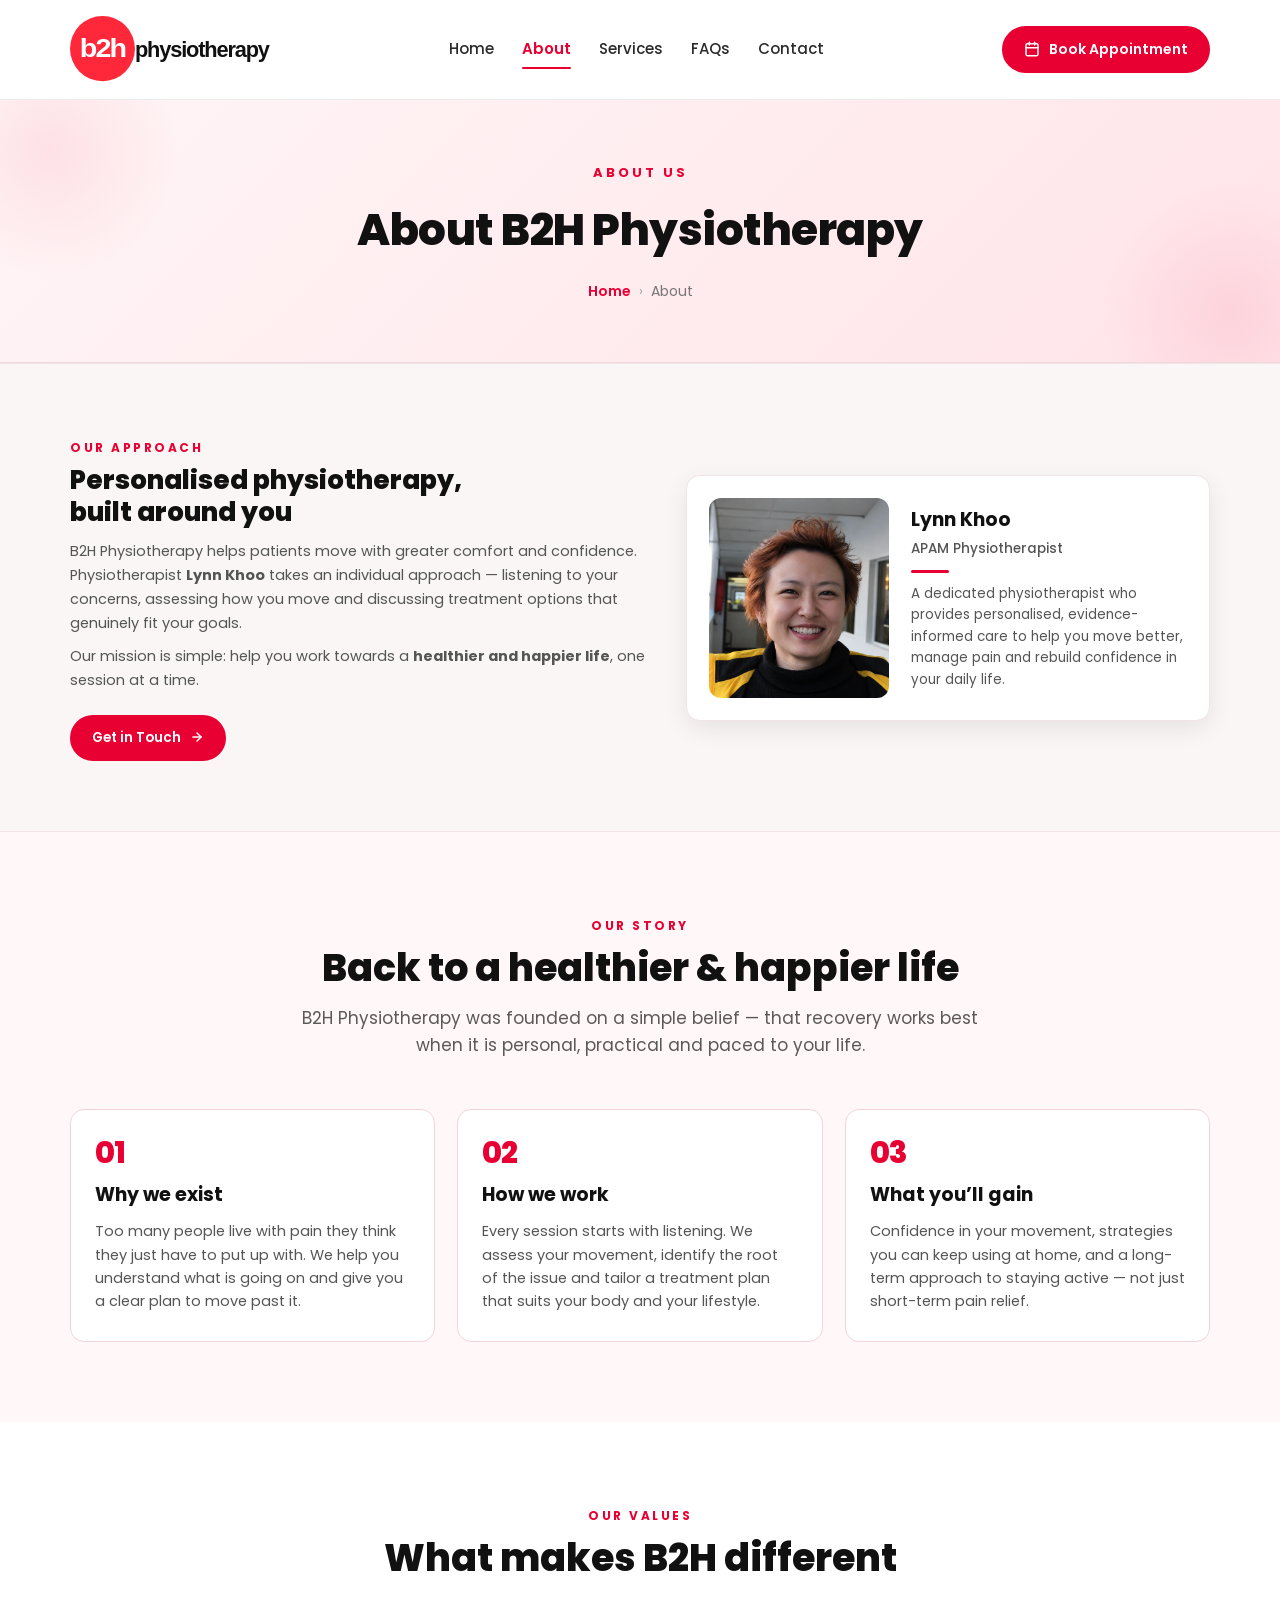
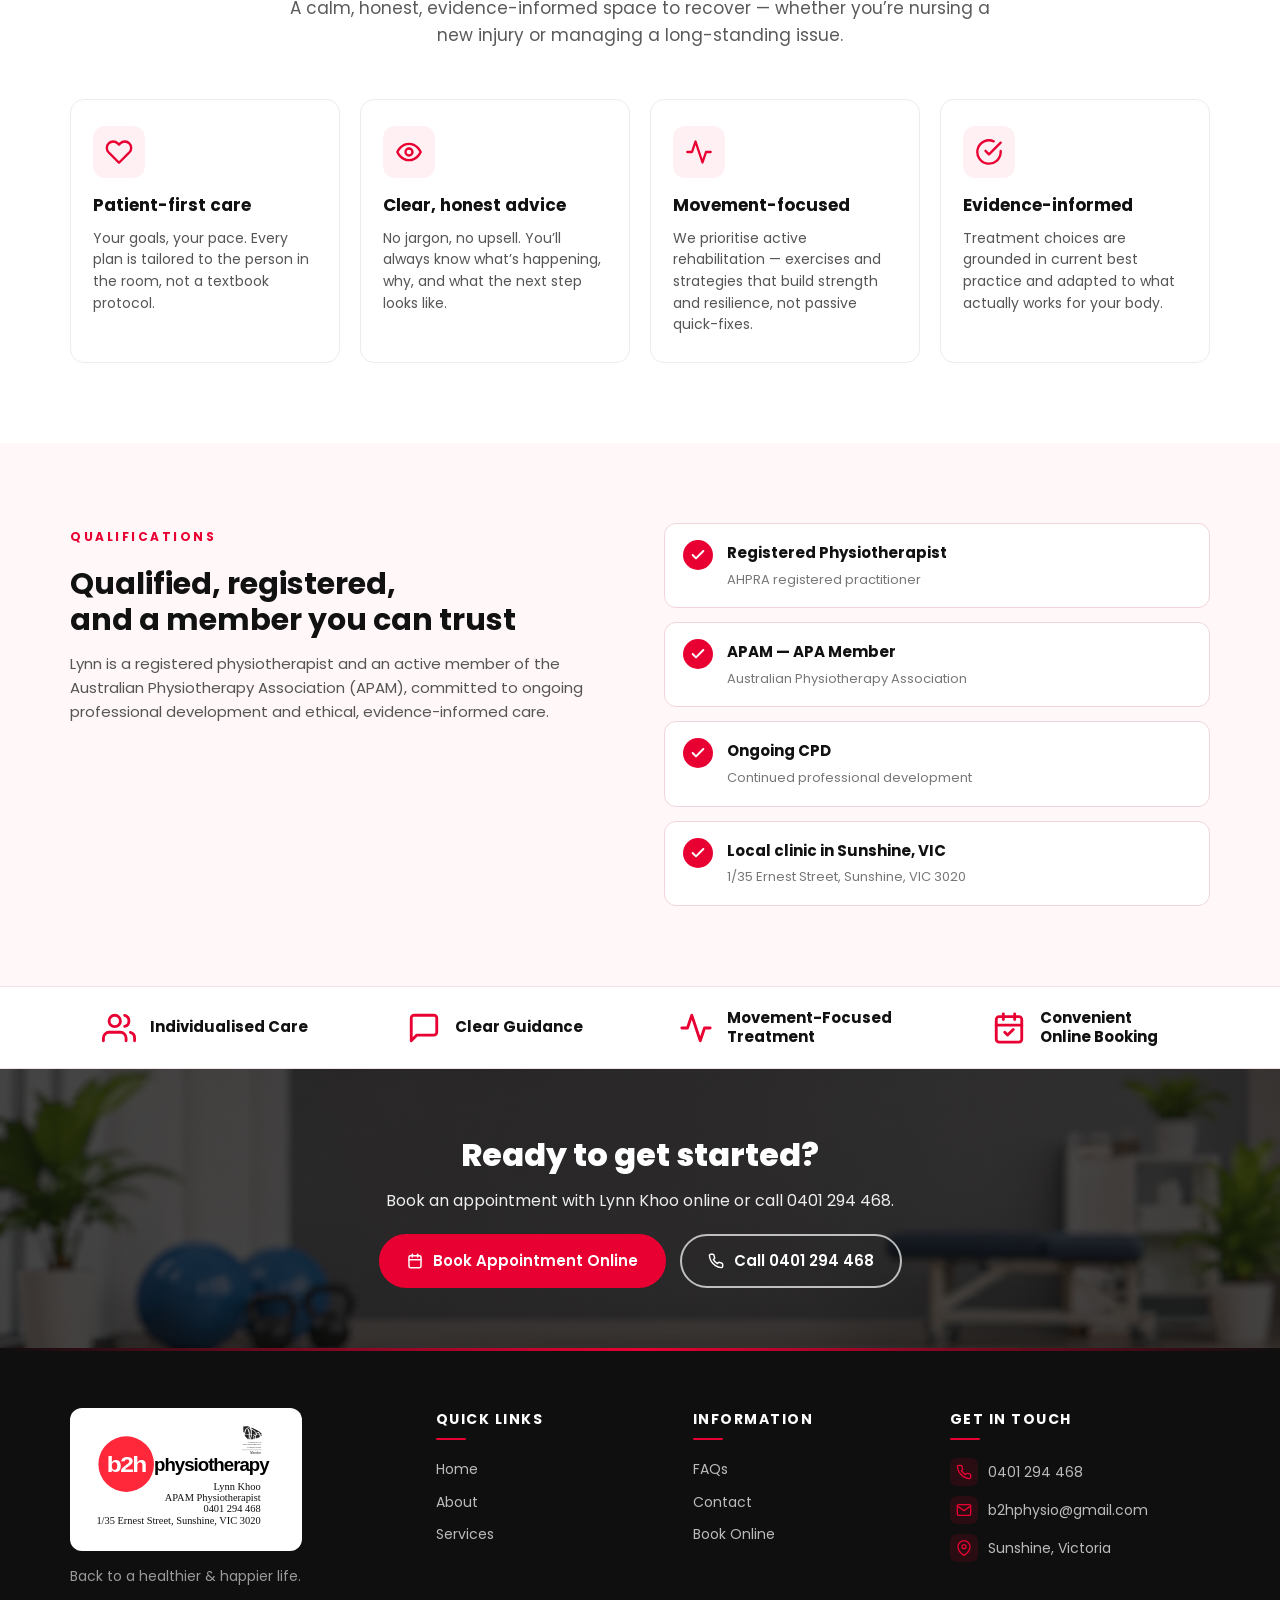
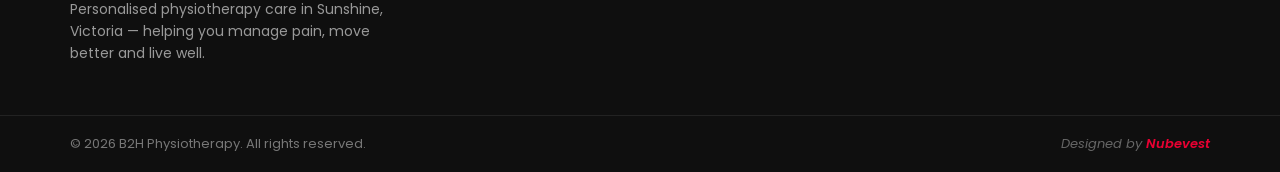
==== about.html @ 62466c53 "Mobile: slide-in nav drawer from left with overlay Co-Authored-By: Claude Opus 4.7 <noreply@anthropi" ====
<!DOCTYPE html>
<html lang="en">
<head>
<meta charset="UTF-8" />
<meta name="viewport" content="width=device-width, initial-scale=1.0" />
<title>About — B2H Physiotherapy</title>
<meta name="description" content="B2H Physiotherapy in Sunshine, Victoria. Personalised physiotherapy care with Lynn Khoo." />
<link rel="preconnect" href="https://fonts.googleapis.com">
<link rel="preconnect" href="https://fonts.gstatic.com" crossorigin>
<link href="https://fonts.googleapis.com/css2?family=Poppins:wght@400;500;600;700;800&display=swap" rel="stylesheet">
<link rel="stylesheet" href="styles.css" />
</head>
<body>

<header class="header">
  <div class="container header-inner">
    <a href="index.html" class="logo" aria-label="B2H Physiotherapy">
      <img src="images/logo-mark.svg" alt="B2H Physiotherapy" class="logo-img" />
    </a>
    <nav class="nav" id="nav">
      <div class="nav-head">
        <a href="index.html" class="logo" aria-label="B2H Physiotherapy">
          <img src="images/logo-mark.svg" alt="B2H Physiotherapy" class="logo-img" />
        </a>
        <button class="nav-close" id="nav-close" aria-label="Close menu">&times;</button>
      </div>
      <a href="index.html" class="">Home</a>
      <a href="about.html" class="active">About</a>
      <a href="services.html" class="">Services</a>
      <a href="faqs.html" class="">FAQs</a>
      <a href="contact.html" class="">Contact</a>
    </nav>
    <div class="nav-overlay" id="nav-overlay"></div>
    <a href="https://calendly.com/b2hphysio/lynnkhoo" target="_blank" rel="noopener" class="btn btn-primary btn-sm nav-cta">
      <svg width="16" height="16" viewBox="0 0 24 24" fill="none" stroke="currentColor" stroke-width="2.2" stroke-linecap="round" stroke-linejoin="round" style="vertical-align:-3px;margin-right:6px"><rect x="3" y="4" width="18" height="18" rx="2" ry="2"/><line x1="16" y1="2" x2="16" y2="6"/><line x1="8" y1="2" x2="8" y2="6"/><line x1="3" y1="10" x2="21" y2="10"/></svg>
      Book Appointment
    </a>
    <button class="hamburger" id="hamburger" aria-label="Menu">
      <span></span><span></span><span></span>
    </button>
  </div>
</header>

<section class="page-hero">
  <div class="container">
    <span class="eyebrow">ABOUT US</span>
    <h1>About B2H Physiotherapy</h1>
    <nav class="breadcrumb"><a href="index.html">Home</a><span class="sep">&rsaquo;</span>About</nav>
  </div>
</section>

<!-- Intro / Meet Lynn -->
<section class="section section-about">
  <div class="container">
    <div class="about-grid">
      <div class="about-text">
        <span class="eyebrow">OUR APPROACH</span>
        <h2>Personalised physiotherapy,<br/>built around you</h2>
        <p>B2H Physiotherapy helps patients move with greater comfort and confidence. Physiotherapist <strong>Lynn Khoo</strong> takes an individual approach &mdash; listening to your concerns, assessing how you move and discussing treatment options that genuinely fit your goals.</p>
        <p>Our mission is simple: help you work towards a <strong>healthier and happier life</strong>, one session at a time.</p>
        <a href="contact.html" class="btn btn-primary btn-sm about-cta">
          Get in Touch
          <svg width="14" height="14" viewBox="0 0 24 24" fill="none" stroke="currentColor" stroke-width="2.5" stroke-linecap="round" stroke-linejoin="round" style="margin-left:6px;vertical-align:-2px"><line x1="5" y1="12" x2="19" y2="12"/><polyline points="12 5 19 12 12 19"/></svg>
        </a>
      </div>
      <div class="about-card">
        <div class="about-photo">
          <img src="images/lynn.webp" alt="Lynn Khoo, APAM Physiotherapist" onerror="this.style.display='none';this.parentNode.classList.add('no-photo');" />
        </div>
        <div class="about-info">
          <h4>Lynn Khoo</h4>
          <p class="role">APAM Physiotherapist</p>
          <div class="divider-line"></div>
          <p class="about-desc">A dedicated physiotherapist who provides personalised, evidence-informed care to help you move better, manage pain and rebuild confidence in your daily life.</p>
        </div>
      </div>
    </div>
  </div>
</section>

<!-- Our Story -->
<section class="section section-story">
  <div class="container">
    <div class="section-head center">
      <span class="eyebrow">OUR STORY</span>
      <h2>Back to a healthier &amp; happier life</h2>
      <p class="lead">B2H Physiotherapy was founded on a simple belief &mdash; that recovery works best when it is personal, practical and paced to your life.</p>
    </div>

    <div class="story-grid">
      <article class="story-card">
        <span class="story-num">01</span>
        <h3>Why we exist</h3>
        <p>Too many people live with pain they think they just have to put up with. We help you understand what is going on and give you a clear plan to move past it.</p>
      </article>
      <article class="story-card">
        <span class="story-num">02</span>
        <h3>How we work</h3>
        <p>Every session starts with listening. We assess your movement, identify the root of the issue and tailor a treatment plan that suits your body and your lifestyle.</p>
      </article>
      <article class="story-card">
        <span class="story-num">03</span>
        <h3>What you&rsquo;ll gain</h3>
        <p>Confidence in your movement, strategies you can keep using at home, and a long-term approach to staying active &mdash; not just short-term pain relief.</p>
      </article>
    </div>
  </div>
</section>

<!-- Values -->
<section class="section section-values">
  <div class="container">
    <div class="section-head center">
      <span class="eyebrow">OUR VALUES</span>
      <h2>What makes B2H different</h2>
      <p class="lead">A calm, honest, evidence-informed space to recover &mdash; whether you&rsquo;re nursing a new injury or managing a long-standing issue.</p>
    </div>

    <div class="values-grid">
      <article class="value-card">
        <span class="value-icon"><svg width="28" height="28" viewBox="0 0 24 24" fill="none" stroke="currentColor" stroke-width="2" stroke-linecap="round" stroke-linejoin="round"><path d="M20.84 4.61a5.5 5.5 0 0 0-7.78 0L12 5.67l-1.06-1.06a5.5 5.5 0 0 0-7.78 7.78l1.06 1.06L12 21.23l7.78-7.78 1.06-1.06a5.5 5.5 0 0 0 0-7.78z"/></svg></span>
        <h4>Patient-first care</h4>
        <p>Your goals, your pace. Every plan is tailored to the person in the room, not a textbook protocol.</p>
      </article>
      <article class="value-card">
        <span class="value-icon"><svg width="28" height="28" viewBox="0 0 24 24" fill="none" stroke="currentColor" stroke-width="2" stroke-linecap="round" stroke-linejoin="round"><path d="M2 12s3-7 10-7 10 7 10 7-3 7-10 7-10-7-10-7z"/><circle cx="12" cy="12" r="3"/></svg></span>
        <h4>Clear, honest advice</h4>
        <p>No jargon, no upsell. You&rsquo;ll always know what&rsquo;s happening, why, and what the next step looks like.</p>
      </article>
      <article class="value-card">
        <span class="value-icon"><svg width="28" height="28" viewBox="0 0 24 24" fill="none" stroke="currentColor" stroke-width="2" stroke-linecap="round" stroke-linejoin="round"><polyline points="22 12 18 12 15 21 9 3 6 12 2 12"/></svg></span>
        <h4>Movement-focused</h4>
        <p>We prioritise active rehabilitation &mdash; exercises and strategies that build strength and resilience, not passive quick-fixes.</p>
      </article>
      <article class="value-card">
        <span class="value-icon"><svg width="28" height="28" viewBox="0 0 24 24" fill="none" stroke="currentColor" stroke-width="2" stroke-linecap="round" stroke-linejoin="round"><path d="M22 11.08V12a10 10 0 1 1-5.93-9.14"/><polyline points="22 4 12 14.01 9 11.01"/></svg></span>
        <h4>Evidence-informed</h4>
        <p>Treatment choices are grounded in current best practice and adapted to what actually works for your body.</p>
      </article>
    </div>
  </div>
</section>

<!-- Credentials -->
<section class="section section-credentials">
  <div class="container">
    <div class="credentials-grid">
      <div>
        <span class="eyebrow">QUALIFICATIONS</span>
        <h2>Qualified, registered,<br/>and a member you can trust</h2>
        <p>Lynn is a registered physiotherapist and an active member of the Australian Physiotherapy Association (APAM), committed to ongoing professional development and ethical, evidence-informed care.</p>
      </div>
      <ul class="credentials-list">
        <li><span class="check"><svg width="16" height="16" viewBox="0 0 24 24" fill="none" stroke="currentColor" stroke-width="3" stroke-linecap="round" stroke-linejoin="round"><polyline points="20 6 9 17 4 12"/></svg></span><div><strong>Registered Physiotherapist</strong><br/><span class="muted">AHPRA registered practitioner</span></div></li>
        <li><span class="check"><svg width="16" height="16" viewBox="0 0 24 24" fill="none" stroke="currentColor" stroke-width="3" stroke-linecap="round" stroke-linejoin="round"><polyline points="20 6 9 17 4 12"/></svg></span><div><strong>APAM &mdash; APA Member</strong><br/><span class="muted">Australian Physiotherapy Association</span></div></li>
        <li><span class="check"><svg width="16" height="16" viewBox="0 0 24 24" fill="none" stroke="currentColor" stroke-width="3" stroke-linecap="round" stroke-linejoin="round"><polyline points="20 6 9 17 4 12"/></svg></span><div><strong>Ongoing CPD</strong><br/><span class="muted">Continued professional development</span></div></li>
        <li><span class="check"><svg width="16" height="16" viewBox="0 0 24 24" fill="none" stroke="currentColor" stroke-width="3" stroke-linecap="round" stroke-linejoin="round"><polyline points="20 6 9 17 4 12"/></svg></span><div><strong>Local clinic in Sunshine, VIC</strong><br/><span class="muted">1/35 Ernest Street, Sunshine, VIC 3020</span></div></li>
      </ul>
    </div>
  </div>
</section>

<!-- Feature strip -->
<section class="feature-strip">
  <div class="container feature-strip-inner">
    <div class="feature-item">
      <span class="feature-icon"><svg width="34" height="34" viewBox="0 0 24 24" fill="none" stroke="currentColor" stroke-width="2" stroke-linecap="round" stroke-linejoin="round"><path d="M17 21v-2a4 4 0 0 0-4-4H5a4 4 0 0 0-4 4v2"/><circle cx="9" cy="7" r="4"/><path d="M23 21v-2a4 4 0 0 0-3-3.87"/><path d="M16 3.13a4 4 0 0 1 0 7.75"/></svg></span>
      <span class="feature-text">Individualised Care</span>
    </div>
    <div class="feature-item">
      <span class="feature-icon"><svg width="34" height="34" viewBox="0 0 24 24" fill="none" stroke="currentColor" stroke-width="2" stroke-linecap="round" stroke-linejoin="round"><path d="M21 15a2 2 0 0 1-2 2H7l-4 4V5a2 2 0 0 1 2-2h14a2 2 0 0 1 2 2z"/></svg></span>
      <span class="feature-text">Clear Guidance</span>
    </div>
    <div class="feature-item">
      <span class="feature-icon"><svg width="34" height="34" viewBox="0 0 24 24" fill="none" stroke="currentColor" stroke-width="2" stroke-linecap="round" stroke-linejoin="round"><polyline points="22 12 18 12 15 21 9 3 6 12 2 12"/></svg></span>
      <span class="feature-text">Movement-Focused<br/>Treatment</span>
    </div>
    <div class="feature-item">
      <span class="feature-icon"><svg width="34" height="34" viewBox="0 0 24 24" fill="none" stroke="currentColor" stroke-width="2" stroke-linecap="round" stroke-linejoin="round"><rect x="3" y="4" width="18" height="18" rx="2" ry="2"/><line x1="16" y1="2" x2="16" y2="6"/><line x1="8" y1="2" x2="8" y2="6"/><line x1="3" y1="10" x2="21" y2="10"/><polyline points="9 15 11 17 15 13"/></svg></span>
      <span class="feature-text">Convenient<br/>Online Booking</span>
    </div>
  </div>
</section>

<!-- Footer CTA -->
<section class="footer-cta">
  <div class="container footer-cta-inner">
    <div>
      <h2>Ready to get started?</h2>
      <p>Book an appointment with Lynn Khoo online or call 0401 294 468.</p>
    </div>
    <div class="footer-cta-actions">
      <a href="https://calendly.com/b2hphysio/lynnkhoo" target="_blank" rel="noopener" class="btn btn-primary">
        <svg width="16" height="16" viewBox="0 0 24 24" fill="none" stroke="currentColor" stroke-width="2.2" stroke-linecap="round" stroke-linejoin="round" style="vertical-align:-3px;margin-right:6px"><rect x="3" y="4" width="18" height="18" rx="2" ry="2"/><line x1="16" y1="2" x2="16" y2="6"/><line x1="8" y1="2" x2="8" y2="6"/><line x1="3" y1="10" x2="21" y2="10"/></svg>
        Book Appointment Online
      </a>
      <a href="tel:0401294468" class="btn btn-ghost btn-ghost-light">
        <svg width="16" height="16" viewBox="0 0 24 24" fill="none" stroke="currentColor" stroke-width="2.2" stroke-linecap="round" stroke-linejoin="round" style="vertical-align:-3px;margin-right:6px"><path d="M22 16.92v3a2 2 0 0 1-2.18 2 19.79 19.79 0 0 1-8.63-3.07 19.5 19.5 0 0 1-6-6 19.79 19.79 0 0 1-3.07-8.67A2 2 0 0 1 4.11 2h3a2 2 0 0 1 2 1.72 12.84 12.84 0 0 0 .7 2.81 2 2 0 0 1-.45 2.11L8.09 9.91a16 16 0 0 0 6 6l1.27-1.27a2 2 0 0 1 2.11-.45 12.84 12.84 0 0 0 2.81.7A2 2 0 0 1 22 16.92z"/></svg>
        Call 0401 294 468
      </a>
    </div>
  </div>
</section>

<!-- Footer -->
<footer class="footer">
  <div class="container footer-inner">
    <div class="footer-brand">
      <div class="logo logo-light">
        <img src="images/logo.svg" alt="B2H Physiotherapy" class="logo-img logo-img-light" />
      </div>
      <p class="muted-light">Back to a healthier &amp; happier life.</p>
      <p class="muted-light">Personalised physiotherapy care in Sunshine, Victoria &mdash; helping you manage pain, move better and live well.</p>
    </div>

    <div class="footer-col">
      <h5>Quick Links</h5>
      <ul>
        <li><a href="index.html">Home</a></li>
        <li><a href="about.html">About</a></li>
        <li><a href="services.html">Services</a></li>
      </ul>
    </div>

    <div class="footer-col">
      <h5>Information</h5>
      <ul>
        <li><a href="faqs.html">FAQs</a></li>
        <li><a href="contact.html">Contact</a></li>
        <li><a href="https://calendly.com/b2hphysio/lynnkhoo" target="_blank" rel="noopener">Book Online</a></li>
      </ul>
    </div>

    <div class="footer-col footer-contact">
      <h5>Get in Touch</h5>
      <ul>
        <li>
          <span class="f-icon"><svg width="16" height="16" viewBox="0 0 24 24" fill="none" stroke="currentColor" stroke-width="2" stroke-linecap="round" stroke-linejoin="round"><path d="M22 16.92v3a2 2 0 0 1-2.18 2 19.79 19.79 0 0 1-8.63-3.07 19.5 19.5 0 0 1-6-6 19.79 19.79 0 0 1-3.07-8.67A2 2 0 0 1 4.11 2h3a2 2 0 0 1 2 1.72 12.84 12.84 0 0 0 .7 2.81 2 2 0 0 1-.45 2.11L8.09 9.91a16 16 0 0 0 6 6l1.27-1.27a2 2 0 0 1 2.11-.45 12.84 12.84 0 0 0 2.81.7A2 2 0 0 1 22 16.92z"/></svg></span>
          <a href="tel:0401294468">0401 294 468</a>
        </li>
        <li>
          <span class="f-icon"><svg width="16" height="16" viewBox="0 0 24 24" fill="none" stroke="currentColor" stroke-width="2" stroke-linecap="round" stroke-linejoin="round"><path d="M4 4h16c1.1 0 2 .9 2 2v12c0 1.1-.9 2-2 2H4c-1.1 0-2-.9-2-2V6c0-1.1.9-2 2-2z"/><polyline points="22,6 12,13 2,6"/></svg></span>
          <a href="mailto:b2hphysio@gmail.com">b2hphysio@gmail.com</a>
        </li>
        <li>
          <span class="f-icon"><svg width="16" height="16" viewBox="0 0 24 24" fill="none" stroke="currentColor" stroke-width="2" stroke-linecap="round" stroke-linejoin="round"><path d="M21 10c0 7-9 13-9 13s-9-6-9-13a9 9 0 0 1 18 0z"/><circle cx="12" cy="10" r="3"/></svg></span>
          <span>Sunshine, Victoria</span>
        </li>
      </ul>
    </div>
  </div>

  <div class="copyright">
    <div class="container copyright-inner">
      <span>&copy; 2026 B2H Physiotherapy. All rights reserved.</span>
      <span class="footer-credit">Designed by <a href="https://nubevest.com.au" target="_blank" rel="noopener">Nubevest</a></span>
    </div>
  </div>
</footer>

<script src="script.js"></script>
</body>
</html>
---- styles.css ----
/* ===== B2H Physiotherapy — Red / Black / White ===== */
:root{
  --red:#E90032;
  --red-dark:#b80028;
  --black:#111111;
  --ink:#1a1a1a;
  --muted:#5a5a5a;
  --line:#ececec;
  --bg:#ffffff;
  --bg-pink:#FFF5F6;
  --bg-alt:#faf6f6;
  --radius:14px;
  --shadow:0 10px 30px rgba(17,17,17,.08);
  --shadow-lg:0 20px 60px rgba(233,0,50,.18);
}
*{box-sizing:border-box;margin:0;padding:0}
html{scroll-behavior:smooth}
body{
  font-family:'Poppins',system-ui,-apple-system,sans-serif;
  color:var(--ink);background:var(--bg);line-height:1.6;-webkit-font-smoothing:antialiased;
}
img{max-width:100%;display:block}
a{color:var(--red);text-decoration:none}
a:hover{color:var(--red-dark)}
.container{width:100%;max-width:1180px;margin:0 auto;padding:0 20px}

/* ===== Header ===== */
.header{position:sticky;top:0;background:#fff;z-index:50;box-shadow:0 1px 0 var(--line)}
.header-inner{display:flex;align-items:center;justify-content:space-between;padding:16px 20px;gap:20px}
.logo{display:flex;align-items:center;gap:10px;font-weight:700;color:var(--black)}
.logo-mark{
  background:var(--red);color:#fff;padding:7px 11px;border-radius:8px;
  font-weight:800;letter-spacing:.3px;font-size:17px;line-height:1;
}
.logo-text{font-size:19px;font-weight:700}
.logo-img{display:block;height:auto;width:200px;max-width:100%;flex-shrink:0}
@media (max-width:640px){.logo-img{width:160px}}
.logo-img-light{width:200px;background:#fff;padding:12px 16px;border-radius:12px;box-sizing:content-box}
@media (max-width:640px){.logo-img{width:150px}}
.nav{display:flex;gap:28px;align-items:center}
.nav a{color:#2a2a2a;font-weight:500;font-size:15px;position:relative;padding:4px 0}
.nav a:hover{color:var(--red)}
.nav a.active{color:var(--red);font-weight:600}
.nav a.active::after{content:"";position:absolute;left:0;right:0;bottom:-4px;height:2px;background:var(--red);border-radius:2px}
.nav .caret{font-size:11px;margin-left:2px;opacity:.7}
.nav-cta{white-space:nowrap;display:inline-flex;align-items:center}
.hamburger{display:none;background:none;border:none;cursor:pointer;flex-direction:column;gap:4px;padding:8px}
.hamburger span{width:24px;height:2.5px;background:var(--black);border-radius:2px;transition:.3s}

/* ===== Buttons ===== */
.btn{
  display:inline-block;padding:13px 26px;border-radius:50px;font-weight:600;font-size:15px;
  transition:.3s;cursor:pointer;border:2px solid transparent;text-align:center;
}
.btn-sm{padding:10px 20px;font-size:14px}
.btn-primary{background:var(--red);color:#fff;border-color:var(--red)}
.btn-primary:hover{background:var(--red-dark);border-color:var(--red-dark);color:#fff;transform:translateY(-2px);box-shadow:var(--shadow-lg)}
.btn-ghost{background:transparent;color:var(--black);border-color:var(--black)}
.btn-ghost:hover{background:var(--black);color:#fff}

/* ===== Page Hero (sub-pages) ===== */
.page-hero{
  background:linear-gradient(135deg,#fff5f6 0%,#ffe4e9 100%);
  padding:60px 0;text-align:center;border-bottom:1px solid #f0d8dc;
  position:relative;overflow:hidden;
}
.page-hero::before,.page-hero::after{
  content:"";position:absolute;width:260px;height:260px;border-radius:50%;
  background:radial-gradient(circle,rgba(233,0,50,.08),transparent 70%);pointer-events:none;
}
.page-hero::before{top:-80px;left:-80px}
.page-hero::after{bottom:-80px;right:-80px}
.page-hero .container{position:relative;z-index:1}
.page-hero .eyebrow{color:var(--red);font-weight:700;font-size:13px;letter-spacing:3px;text-transform:uppercase;margin-bottom:12px;display:inline-block}
.page-hero h1{font-size:44px;color:var(--black);font-weight:800;margin:0 0 14px;letter-spacing:-.5px}
.breadcrumb{font-size:14px;color:#777}
.breadcrumb a{color:var(--red);text-decoration:none;font-weight:600}
.breadcrumb a:hover{text-decoration:underline}
.breadcrumb span.sep{margin:0 8px;color:#aaa}

/* ===== Hero ===== */
.hero{background:var(--bg-pink);position:relative;overflow:hidden}
.hero-grid{
  display:grid;grid-template-columns:43% 57%;align-items:stretch;
  min-height:480px;max-width:1400px;margin:0 auto;position:relative;
}
.hero-left{
  display:flex;align-items:center;background:var(--bg-pink);position:relative;z-index:2;
  padding:30px 32px 30px 44px;
}
.hero-left-inner{max-width:540px;width:100%}
.eyebrow{
  display:inline-block;color:var(--red);font-weight:700;font-size:12px;letter-spacing:2.5px;
  text-transform:uppercase;margin-bottom:10px;
}
.hero-left h1{
  font-size:54px;line-height:.98;font-weight:800;color:var(--black);
  margin-bottom:14px;letter-spacing:-1px;
}
.hero-left h1 .accent{color:var(--red)}
.hero-left p{color:#4a4a4a;font-size:15px;margin-bottom:18px;line-height:1.55;max-width:550px}
.hero-cta{display:flex;gap:12px;flex-wrap:nowrap}
.hero-cta .btn{
  display:inline-flex;align-items:center;justify-content:center;
  padding:0 22px;height:50px;font-size:14.5px;white-space:nowrap;
}

.hero-right{position:relative;overflow:hidden;background:var(--bg-pink)}
.hero-right img{
  width:100%;height:100%;object-fit:cover;object-position:35% center;display:block;
  position:absolute;inset:0;z-index:1;
}
.hero-divider{
  position:absolute;top:0;left:-2px;height:100%;width:28%;
  z-index:2;pointer-events:none;display:block;
}

/* ===== Feature Strip ===== */
.feature-strip{
  background:#fff;border-top:1px solid #f1e1e4;border-bottom:1px solid #f1e1e4;
  padding:22px 0;
}
.feature-strip-inner{
  display:grid;grid-template-columns:repeat(4,1fr);gap:20px;align-items:center;
}
.feature-item{display:flex;align-items:center;gap:14px;justify-content:center}
.feature-icon{
  color:var(--red);display:inline-flex;align-items:center;justify-content:center;
  flex-shrink:0;
}
.feature-text{
  font-weight:700;color:var(--black);font-size:15px;line-height:1.25;
}

/* ===== Sections ===== */
.section{padding:80px 0}
.section-alt{background:var(--bg-alt)}
.section-dark{background:var(--black);color:#fff}
.section-dark .eyebrow{color:#ff5a7a}
.section-head{margin-bottom:50px;max-width:720px}
.section-head.center{margin-left:auto;margin-right:auto;text-align:center}
.section-head.light h2{color:#fff}
.section-head h2{font-size:38px;line-height:1.2;color:var(--black);font-weight:800;margin-bottom:14px}
.section-head .lead{color:var(--muted);font-size:17px}

/* ===== About ===== */
.section-about{background:#faf6f6;padding:70px 0;border-top:1px solid #f0e4e6;border-bottom:1px solid #f0e4e6}
.about-grid{display:grid;grid-template-columns:1.1fr 1fr;gap:40px;align-items:center}
.about-text .eyebrow{margin-bottom:8px;letter-spacing:2.5px;font-size:12px}
.about-text h2{font-size:26px;color:var(--black);font-weight:800;margin-bottom:12px;line-height:1.2}
.about-text p{color:#555;margin-bottom:10px;font-size:14.5px;line-height:1.65}
.about-cta{margin-top:12px;padding:10px 20px;font-size:13.5px}

.about-card{
  background:#fff;border-radius:14px;padding:22px;display:grid;
  grid-template-columns:180px 1fr;gap:22px;align-items:center;
  box-shadow:0 8px 24px rgba(17,17,17,.08);border:1px solid #f0e4e6;
}
.about-photo{
  width:180px;height:200px;border-radius:12px;overflow:hidden;
  background:#fff5f6;display:flex;align-items:center;justify-content:center;
  flex-shrink:0;
}
.about-photo img{width:100%;height:100%;object-fit:cover;display:block}
.about-photo.no-photo::after{
  content:"Lynn Khoo\A Photo";white-space:pre;color:var(--red);font-size:13px;font-weight:600;text-align:center;
}
.about-info h4{font-size:19px;color:var(--black);margin:0;font-weight:700}
.about-info .role{color:#555;font-size:13.5px;font-weight:500;margin:3px 0 0}
.divider-line{width:38px;height:3px;background:var(--red);margin:10px 0;border-radius:2px}
.about-desc{color:#555;font-size:13.5px;line-height:1.6;margin:0}

/* ===== Services ===== */
.section-services{background:#fff;position:relative;overflow:hidden}
.section-services::before{
  content:"";position:absolute;inset:0;
  background:url('images/services-bg.webp') center/100% 100% no-repeat;
  opacity:.35;pointer-events:none;
}
.section-services .container{position:relative;z-index:1}
.section-services .eyebrow{
  margin-bottom:12px;position:relative;padding-bottom:12px;
}
.section-services .eyebrow::after{
  content:"";position:absolute;left:50%;bottom:0;transform:translateX(-50%);
  width:40px;height:3px;background:var(--red);border-radius:2px;
}
.section-services h2{font-size:34px;line-height:1.25}
.section-services .lead{color:var(--muted);font-size:15.5px;margin-top:12px}

.services-grid{display:grid;grid-template-columns:repeat(4,1fr);gap:22px;margin-top:40px}
.service-card{
  background:#fff;padding:26px 22px 48px;border-radius:12px;
  box-shadow:0 8px 24px rgba(17,17,17,.06);
  transition:.3s;border:1px solid #f0e4e6;position:relative;overflow:hidden;
}
.service-card::after{
  content:"";position:absolute;left:0;right:0;bottom:0;height:4px;
  background:var(--red);
}
.service-card:hover{transform:translateY(-4px);box-shadow:0 14px 32px rgba(233,0,50,.12);border-color:#ffd1d9}
.service-head{display:flex;align-items:center;gap:12px;margin-bottom:12px}
.service-icon{
  color:var(--red);display:inline-flex;align-items:center;justify-content:center;
  flex-shrink:0;width:56px;height:56px;background:transparent;
}
.service-icon img,.service-icon svg{width:56px;height:56px;object-fit:contain;display:block;background:transparent}
.service-card h3{font-size:18px;color:var(--black);font-weight:700;margin:0}
.service-card p{color:#555;font-size:14.5px;line-height:1.55;margin:0}
.service-arrow{
  position:absolute;bottom:16px;right:18px;color:var(--red);
  display:inline-flex;align-items:center;justify-content:center;
  width:30px;height:30px;border-radius:50%;transition:.3s;
}
.service-card:hover .service-arrow{background:var(--red);color:#fff;transform:translateX(4px)}

/* ===== Steps ===== */
.section-expect{background:#fff5f6;padding:70px 0;border-top:1px solid #f0e4e6;border-bottom:1px solid #f0e4e6}
.section-expect .eyebrow{
  position:relative;padding-bottom:10px;margin-bottom:10px;
  letter-spacing:2.5px;
}
.section-expect .eyebrow::after{
  content:"";position:absolute;left:50%;bottom:0;transform:translateX(-50%);
  width:36px;height:3px;background:var(--red);border-radius:2px;
}
.section-expect h2{font-size:30px;color:var(--black);font-weight:800}

.steps{
  display:grid;grid-template-columns:1fr auto 1fr auto 1fr auto 1fr;
  gap:14px;align-items:center;margin-top:50px;
}
.step{
  background:#fff;padding:26px 22px 22px;border-radius:12px;
  box-shadow:0 8px 20px rgba(17,17,17,.06);
  position:relative;border:1px solid #f0e4e6;
  margin-top:20px;
}
.step-num{
  position:absolute;top:-20px;left:50%;transform:translateX(-50%);
  display:flex;width:40px;height:40px;background:var(--red);color:#fff;
  border-radius:50%;align-items:center;justify-content:center;
  font-weight:800;font-size:16px;box-shadow:0 4px 10px rgba(233,0,50,.3);
}
.step-head{display:flex;align-items:center;gap:10px;margin-bottom:10px;margin-top:10px}
.step-icon{color:var(--red);display:inline-flex;flex-shrink:0}
.step h4{color:var(--black);font-size:16px;margin:0;font-weight:700}
.step p{color:#555;font-size:13.5px;line-height:1.55;margin:0}

.step-arrow{
  color:var(--red);display:inline-flex;align-items:center;justify-content:center;
  opacity:.7;
}

/* ===== Why (dark) ===== */
.why-grid{display:grid;grid-template-columns:repeat(4,1fr);gap:22px}
.why-card{
  background:rgba(255,255,255,.05);border:1px solid rgba(255,255,255,.1);
  padding:30px 22px;border-radius:var(--radius);text-align:center;transition:.3s;
}
.why-card:hover{background:rgba(228,0,43,.1);border-color:var(--red);transform:translateY(-4px)}
.why-icon{font-size:40px;margin-bottom:12px}
.why-card h4{color:#fff;margin-bottom:8px;font-size:17px}
.why-card p{color:#bbb;font-size:14.5px}

/* ===== Fees & FAQ combined ===== */
.section-faq-fees{background:#fff;padding:70px 0;border-top:1px solid #f0e4e6;border-bottom:1px solid #f0e4e6}
.section-faq-fees .info-card{background:#fff5f6;border:1px solid #f0d8dc}
.section-faq-fees .faq details{background:#fff}
.fees-faq-grid{display:grid;grid-template-columns:1fr 1fr;gap:28px;align-items:start}
.info-card{
  background:#fff;border-radius:14px;padding:26px 28px;
  box-shadow:0 8px 24px rgba(17,17,17,.06);border:1px solid #f0e4e6;
}
.info-card-head{display:flex;align-items:center;gap:12px;margin-bottom:14px}
.info-card-icon{
  color:var(--red);width:42px;height:42px;background:#ffe4e9;
  border-radius:10px;display:inline-flex;align-items:center;justify-content:center;
  flex-shrink:0;
}
.info-card h3{font-size:19px;color:var(--black);font-weight:800;margin:0}
.info-card > p{color:#555;font-size:14px;line-height:1.6;margin-bottom:16px}

.pay-logos{display:flex;flex-wrap:wrap;gap:14px;align-items:center;margin-top:14px}
.pay-logo{
  display:inline-flex;align-items:center;justify-content:center;
  font-weight:800;font-size:14px;letter-spacing:.5px;
  padding:6px 10px;border-radius:4px;color:#fff;
}
.pay-visa{background:#1a1f71;font-style:italic;letter-spacing:1px}
.pay-mc{background:transparent;padding:4px;gap:0}
.mc-circle{width:22px;height:22px;border-radius:50%;display:inline-block}
.mc-red{background:#eb001b}
.mc-yellow{background:#f79e1b;margin-left:-8px;opacity:.9}
.pay-eftpos{background:#005ca9;font-style:italic;text-transform:lowercase}
.pay-hicaps{background:#ff6b35;position:relative}
.hicaps-plus{color:#2ecc71;font-weight:900;margin-left:2px}
.pay-medicare{background:#2d8f3f;text-transform:lowercase;font-style:italic}
.pay-tac{background:#f1c40f;color:#000}
.pay-worksafe{background:#f1c40f;color:#000;border:2px solid #000}

/* ===== FAQ ===== */
.faq{margin:0}
.faq details{
  background:#fff5f6;border-radius:8px;padding:0;margin-bottom:8px;
  border:1px solid #f0d8dc;overflow:hidden;
}
.faq summary{
  padding:12px 16px;cursor:pointer;font-weight:600;color:var(--black);font-size:14px;
  list-style:none;display:flex;justify-content:space-between;align-items:center;
}
.faq summary::-webkit-details-marker{display:none}
.faq summary::after{content:"+";font-size:20px;color:var(--red);font-weight:400;transition:.3s;line-height:1}
.faq details[open] summary::after{transform:rotate(45deg)}
.faq details p{padding:0 16px 14px;color:#555;font-size:13.5px;line-height:1.55}

/* ===== Contact ===== */
#contact{background:#fff5f6;padding:70px 0}
#contact .section-head.center .eyebrow{
  position:relative;padding-bottom:10px;letter-spacing:2.5px;
}
#contact .section-head.center .eyebrow::after{
  content:"";position:absolute;left:50%;bottom:0;transform:translateX(-50%);
  width:36px;height:3px;background:var(--red);border-radius:2px;
}
#contact .section-head h2{font-size:30px}

.contact-grid{display:grid;grid-template-columns:1fr 1.2fr;gap:28px;align-items:stretch}
.contact-info{
  background:#fff;padding:32px;border-radius:14px;
  box-shadow:0 8px 24px rgba(17,17,17,.06);border:1px solid #f0e4e6;
  display:flex;flex-direction:column;gap:18px;
}
.info-row{display:flex;gap:14px;align-items:center}
.info-row strong{display:block;color:var(--black);margin-bottom:2px;font-size:14.5px;font-weight:700}
.info-row a,.info-row span{color:#666;font-size:14px;text-decoration:none}
.info-row a:hover{color:var(--red)}
.info-icon{
  width:44px;height:44px;background:#ffe4e9;color:var(--red);border-radius:12px;
  display:flex;align-items:center;justify-content:center;flex-shrink:0;font-size:18px;
}
.contact-info .btn{margin-top:auto;align-self:flex-start}

.contact-form{
  background:#fff;padding:32px;border-radius:14px;
  box-shadow:0 8px 24px rgba(17,17,17,.06);border:1px solid #f0e4e6;
  display:flex;flex-direction:column;gap:12px;
}
.contact-form h3{color:var(--black);margin-bottom:4px;font-size:19px;font-weight:800}
.contact-form .row{display:grid;grid-template-columns:1fr 1fr;gap:12px}
.contact-form input,.contact-form select,.contact-form textarea{
  padding:12px 15px;border:1.5px solid #f0d8dc;border-radius:10px;
  font-family:inherit;font-size:14px;color:var(--ink);transition:.2s;background:#fff5f6;
}
.contact-form input:focus,.contact-form select:focus,.contact-form textarea:focus{
  outline:none;border-color:var(--red);background:#fff;box-shadow:0 0 0 3px rgba(233,0,50,.1);
}
.contact-form textarea{resize:vertical;font-family:inherit}

/* ===== Footer CTA ===== */
.footer-cta{
  background:
    linear-gradient(rgba(10,10,10,.75),rgba(10,10,10,.75)),
    url('images/cta-bg.webp') center/cover no-repeat;
  color:#fff;padding:60px 0;position:relative;overflow:hidden;text-align:center;
}
.footer-cta-inner{
  display:flex;flex-direction:column;align-items:center;justify-content:center;gap:20px;
  position:relative;z-index:1;
}
.footer-cta h2{color:#fff;font-size:32px;font-weight:800;margin:0 0 8px}
.footer-cta p{color:rgba(255,255,255,.92);font-size:16px;margin:0;max-width:600px}
.footer-cta-actions{display:flex;gap:14px;flex-wrap:wrap;justify-content:center}
.footer-cta .btn-primary{background:var(--red);color:#fff;border-color:var(--red)}
.footer-cta .btn-primary:hover{background:var(--red-dark);border-color:var(--red-dark);color:#fff}
.btn-ghost-light{background:transparent;color:#fff;border:2px solid rgba(255,255,255,.7)}
.btn-ghost-light:hover{background:#fff;color:var(--red);border-color:#fff}

/* ===== Footer ===== */
.footer{background:#0f0f0f;color:#bbb;padding:60px 0 0;position:relative}
.footer::before{
  content:"";position:absolute;top:0;left:0;right:0;height:3px;
  background:linear-gradient(90deg,transparent 0%,var(--red) 50%,transparent 100%);
}
.footer-inner{display:grid;grid-template-columns:1.5fr 1fr 1fr 1.2fr;gap:40px;padding-bottom:40px}
.footer h5{
  color:#fff;margin-bottom:18px;font-size:14px;text-transform:uppercase;letter-spacing:1.5px;
  position:relative;padding-bottom:10px;font-weight:700;
}
.footer h5::after{
  content:"";position:absolute;left:0;bottom:0;width:30px;height:2px;
  background:var(--red);border-radius:2px;
}
.footer ul{list-style:none}
.footer ul li{margin-bottom:10px;display:flex;align-items:center;gap:10px;font-size:14px}
.footer ul a{color:#bbb;transition:.2s}
.footer ul a:hover{color:var(--red);padding-left:3px}
.footer-brand .logo-light{margin-bottom:14px;display:inline-flex}
.logo-light .logo-text{color:#fff}
.footer-brand .muted-light{color:#999;font-size:14px;line-height:1.6;margin-bottom:10px;max-width:320px}

.f-icon{
  color:var(--red);display:inline-flex;align-items:center;justify-content:center;
  width:28px;height:28px;background:rgba(233,0,50,.12);border-radius:7px;flex-shrink:0;
}

.copyright{border-top:1px solid #222;padding:18px 0;font-size:13px;color:#777}
.copyright-inner{display:flex;justify-content:space-between;align-items:center;flex-wrap:wrap;gap:10px}
.footer-credit{color:#666;font-style:italic}

/* ===== Responsive ===== */
@media (max-width: 960px){
  .nav{
    display:flex;flex-direction:column;position:fixed;top:0;left:0;bottom:0;
    width:280px;max-width:82vw;background:#fff;padding:20px 22px;gap:0;
    box-shadow:2px 0 24px rgba(0,0,0,.15);
    transform:translateX(-100%);transition:transform .28s ease;z-index:200;
    overflow-y:auto;
  }
  .nav.open{transform:translateX(0)}
  .nav-head{display:flex;align-items:center;justify-content:space-between;margin-bottom:22px;padding-bottom:16px;border-bottom:1px solid var(--line)}
  .nav-head .logo-img{width:150px}
  .nav-close{background:none;border:0;font-size:28px;line-height:1;cursor:pointer;color:#111;padding:4px 8px}
  .nav a{padding:14px 0;border-bottom:1px solid #f1f1f1;font-size:15px;color:#2a2a2a;font-weight:500}
  .nav a:last-child{border-bottom:none}
  .nav a.active{color:var(--red)}
  .nav-overlay{position:fixed;inset:0;background:rgba(0,0,0,.45);opacity:0;pointer-events:none;transition:opacity .28s ease;z-index:150}
  .nav-overlay.open{opacity:1;pointer-events:auto}
  body.nav-locked{overflow:hidden}
  .nav-cta{display:none}
  .hamburger{display:flex}

  .hero-grid{grid-template-columns:1fr;min-height:auto}
  .hero-left{padding:50px 24px;text-align:center}
  .hero-left-inner{margin:0 auto}
  .hero-left h1{font-size:42px}
  .hero-cta{justify-content:center}
  .hero-right{min-height:380px}
  .hero-divider{display:none}

  .about-grid{grid-template-columns:1fr;gap:30px}
  .services-grid,.why-grid{grid-template-columns:repeat(2,1fr)}
  .steps{grid-template-columns:1fr 1fr;gap:30px 14px}
  .step-arrow{display:none}
  .fees-faq-grid{grid-template-columns:1fr;gap:20px}
  .feature-strip-inner{grid-template-columns:repeat(2,1fr);gap:16px}
  .contact-grid{grid-template-columns:1fr}
  .footer-inner{grid-template-columns:1fr 1fr;gap:30px}
  .footer-brand{grid-column:span 2}
  .footer-cta-inner{text-align:center;justify-content:center}
  .footer-cta-actions{justify-content:center}
  .copyright-inner{justify-content:center;text-align:center}
}
@media (max-width: 560px){
  .hero-left h1{font-size:34px}
  .section{padding:60px 0}
  .section-head h2{font-size:28px}
  .services-grid,.steps,.why-grid{grid-template-columns:1fr}
  .about-stats{grid-template-columns:1fr 1fr}
  .contact-form .row{grid-template-columns:1fr}
  .topbar-inner{font-size:12px;gap:8px}
  .topbar .dot{display:none}
}

/* About page — Story */
.section-story{background:#fff7f8}
.story-grid{display:grid;grid-template-columns:repeat(3,1fr);gap:22px;margin-top:36px}
.story-card{background:#fff;border:1px solid #f1d5da;border-radius:14px;padding:28px 24px;position:relative;transition:.25s}
.story-card:hover{transform:translateY(-4px);box-shadow:0 14px 32px rgba(233,0,50,.1);border-color:#ffd1d9}
.story-num{display:inline-block;font-size:30px;font-weight:800;color:var(--red);line-height:1;margin-bottom:12px;letter-spacing:-1px}
.story-card h3{font-size:19px;font-weight:700;color:var(--black);margin:0 0 10px}
.story-card p{color:#555;font-size:14.5px;line-height:1.6;margin:0}

/* About page — Values */
.section-values{background:#fff}
.values-grid{display:grid;grid-template-columns:repeat(4,1fr);gap:20px;margin-top:36px}
.value-card{background:#fff;border:1px solid #ececec;border-radius:14px;padding:26px 22px;transition:.25s}
.value-card:hover{border-color:#ffd1d9;transform:translateY(-3px);box-shadow:0 10px 24px rgba(233,0,50,.08)}
.value-icon{display:inline-flex;align-items:center;justify-content:center;width:52px;height:52px;border-radius:12px;background:#fff0f3;color:var(--red);margin-bottom:14px}
.value-card h4{font-size:17px;font-weight:700;color:var(--black);margin:0 0 8px}
.value-card p{color:#555;font-size:14px;line-height:1.55;margin:0}

/* About page — Credentials */
.section-credentials{background:#fff7f8}
.credentials-grid{display:grid;grid-template-columns:1fr 1fr;gap:48px;align-items:start}
.credentials-grid h2{font-size:30px;line-height:1.2;margin:10px 0 14px;color:var(--black)}
.credentials-grid p{color:#555;font-size:15px;line-height:1.6;margin:0}
.credentials-list{list-style:none;padding:0;margin:0;display:grid;gap:14px}
.credentials-list li{display:flex;gap:14px;align-items:flex-start;background:#fff;padding:16px 18px;border-radius:12px;border:1px solid #f1d5da}
.credentials-list .check{width:30px;height:30px;border-radius:50%;background:var(--red);color:#fff;display:inline-flex;align-items:center;justify-content:center;flex-shrink:0}
.credentials-list strong{color:var(--black);font-size:15px;font-weight:700}
.credentials-list .muted{color:#777;font-size:13px}

@media (max-width:900px){
  .story-grid{grid-template-columns:1fr}
  .values-grid{grid-template-columns:repeat(2,1fr)}
  .credentials-grid{grid-template-columns:1fr;gap:28px}
}
@media (max-width:560px){
  .values-grid{grid-template-columns:1fr}
}

/* Global mobile overflow safety */
html,body{overflow-x:hidden;max-width:100%}
*{box-sizing:border-box}
img,svg,video{max-width:100%;height:auto}
.container{overflow-wrap:break-word}

/* Fine-tune mobile */
@media (max-width: 560px){
  .container{padding:0 16px}
  .hero-left{padding:40px 16px}
  .hero-left h1{font-size:30px;line-height:1.15}
  .hero-left p{font-size:14.5px}
  .hero-cta{flex-wrap:wrap;gap:10px}
  .hero-cta .btn{flex:1 1 100%;justify-content:center}
  .page-hero{padding:40px 0}
  .page-hero h1{font-size:28px;line-height:1.2}
  .eyebrow{font-size:12px;letter-spacing:1px}
  .section-head h2,.credentials-grid h2{font-size:24px}
  .section-head p,.lead{font-size:14.5px}
  .feature-strip-inner{grid-template-columns:1fr;gap:12px}
  .feature-item{justify-content:flex-start}
  .btn{font-size:14px}
  .btn-sm{padding:10px 14px}
  .footer-cta h2{font-size:22px}
  .footer-cta-actions{flex-wrap:wrap;gap:10px}
  .footer-cta-actions .btn{flex:1 1 100%}
  .nav-cta{display:none}
  .header-inner{padding:12px 16px;gap:10px}
  .about-card,.about-info{padding:20px}
  .values-grid,.story-grid{gap:14px}
  .credentials-list li{padding:14px}
  h1,h2,h3,h4{overflow-wrap:break-word;word-break:break-word}
  br{display:inline}
  .section-head h2 br,.credentials-grid h2 br,.hero-left h1 br{display:none}
}

/* Extra mobile safety */
@media (max-width: 560px){
  .about-grid,.about-text,.about-card,.about-info{max-width:100%;overflow-wrap:anywhere}
  .about-text p,.about-desc,.lead,p,li{overflow-wrap:break-word;word-break:normal;max-width:100%}
  .section{padding:50px 0}
  .section-about{padding:40px 0}
  .about-text h2{font-size:22px}
  .about-card{padding:14px}
  .about-photo{min-height:200px}
  .footer-inner{grid-template-columns:1fr}
  .footer-brand{grid-column:span 1}
  .topbar-inner{flex-wrap:wrap}
  .hero-right{min-height:240px}
  .hero-right img{object-position:center}
}

/* Feature strip mobile fix */
@media (max-width: 560px){
  .feature-strip{padding:20px 0}
  .feature-strip-inner{padding:0 16px;grid-template-columns:1fr;gap:14px;max-width:100%}
  .feature-item{display:flex;align-items:center;gap:12px;padding:10px 0;min-width:0;max-width:100%}
  .feature-icon{flex-shrink:0;width:36px;height:36px}
  .feature-text{font-size:14px;line-height:1.35;overflow-wrap:break-word;flex:1 1 auto;min-width:0}
  .feature-text br{display:inline}
}

/* Feature strip: 2 per row on mobile */
@media (max-width: 560px){
  .feature-strip-inner{grid-template-columns:1fr 1fr;gap:12px 10px}
  .feature-text{font-size:13px}
  .feature-icon{width:30px;height:30px}
  .feature-icon svg{width:26px;height:26px}
}

/* About card: stack vertically on mobile */
@media (max-width: 560px){
  .about-card{grid-template-columns:1fr;gap:16px;padding:18px;text-align:center}
  .about-photo{width:100%;height:260px;max-width:100%}
  .about-info{text-align:left}
  .divider-line{margin:10px 0}
  .about-info h4{font-size:20px}
  .about-desc{font-size:14.5px;line-height:1.65}
  .about-info .role{font-size:14px}
}

.footer-credit a{color:var(--red);font-weight:600;text-decoration:none}
.footer-credit a:hover{text-decoration:underline}

/* Hide nav drawer header on desktop */
@media (min-width: 961px){
  .nav-head,.nav-overlay{display:none !important}
}
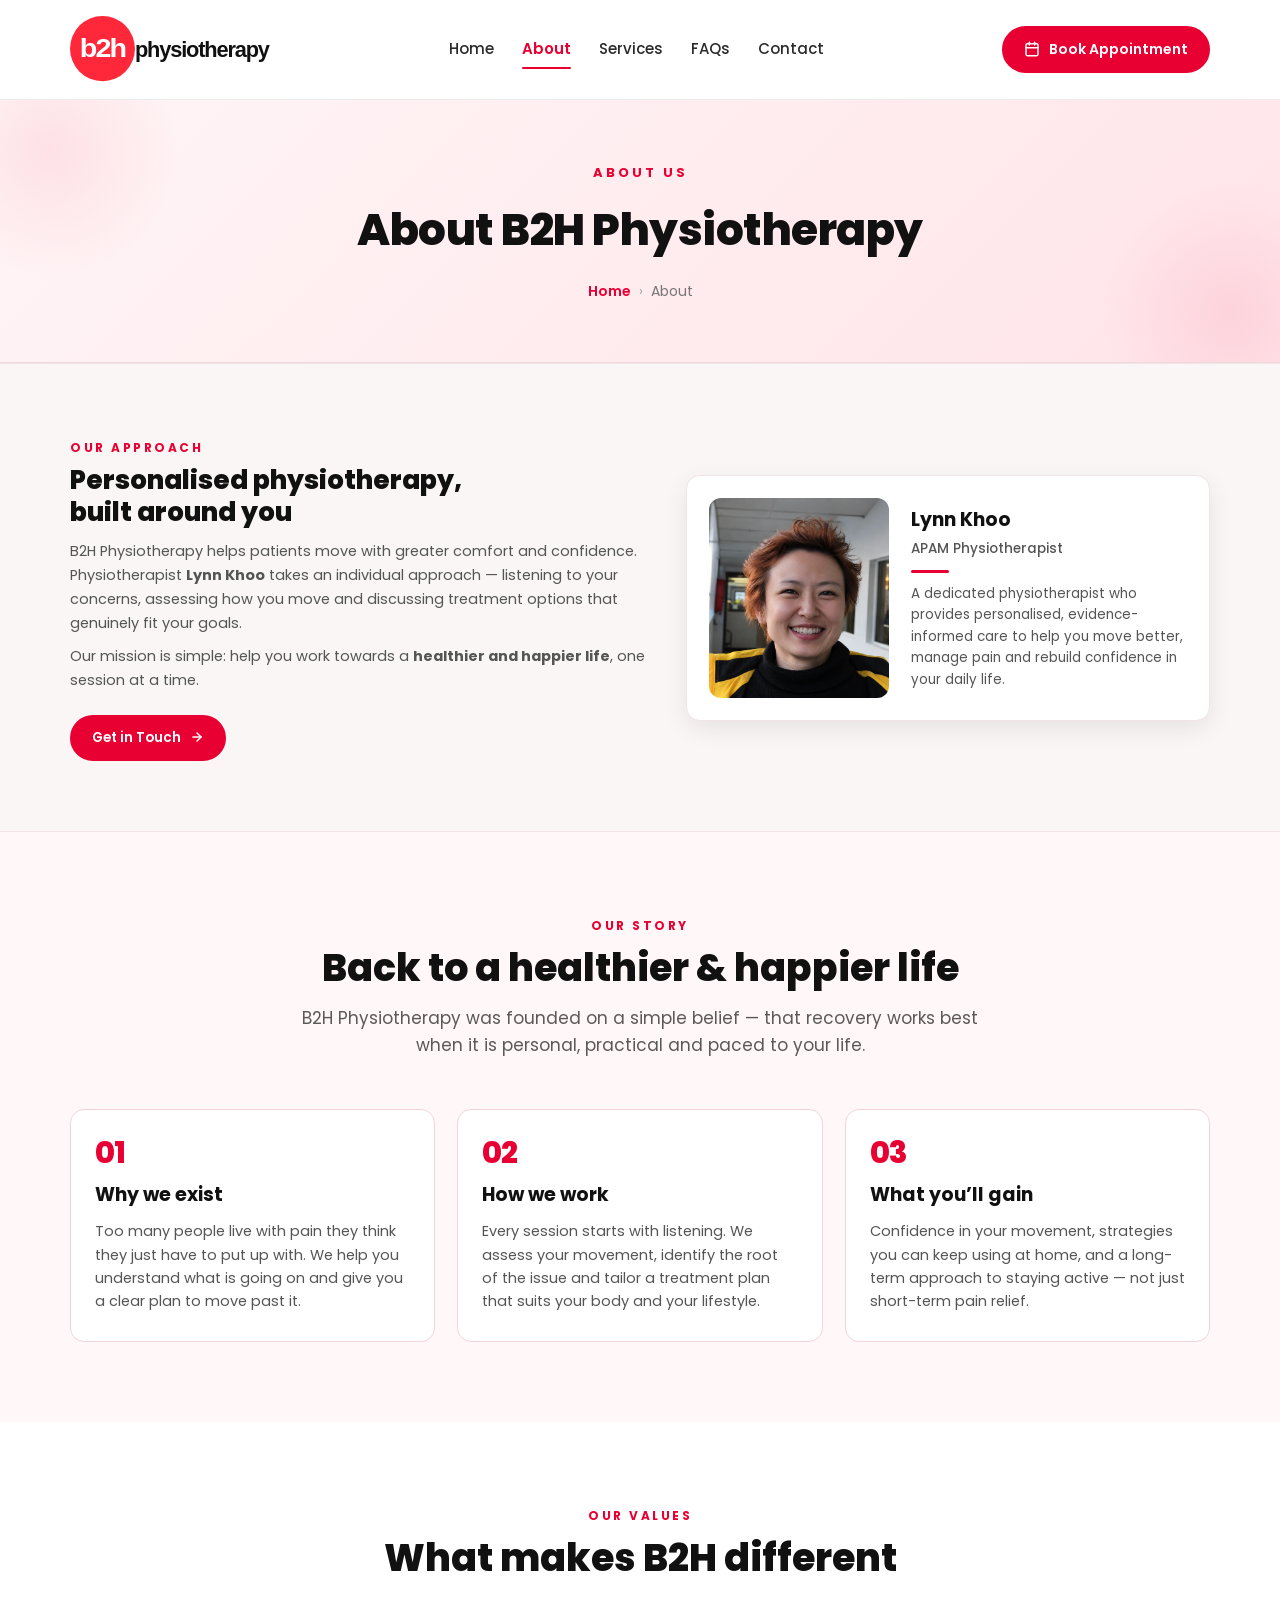
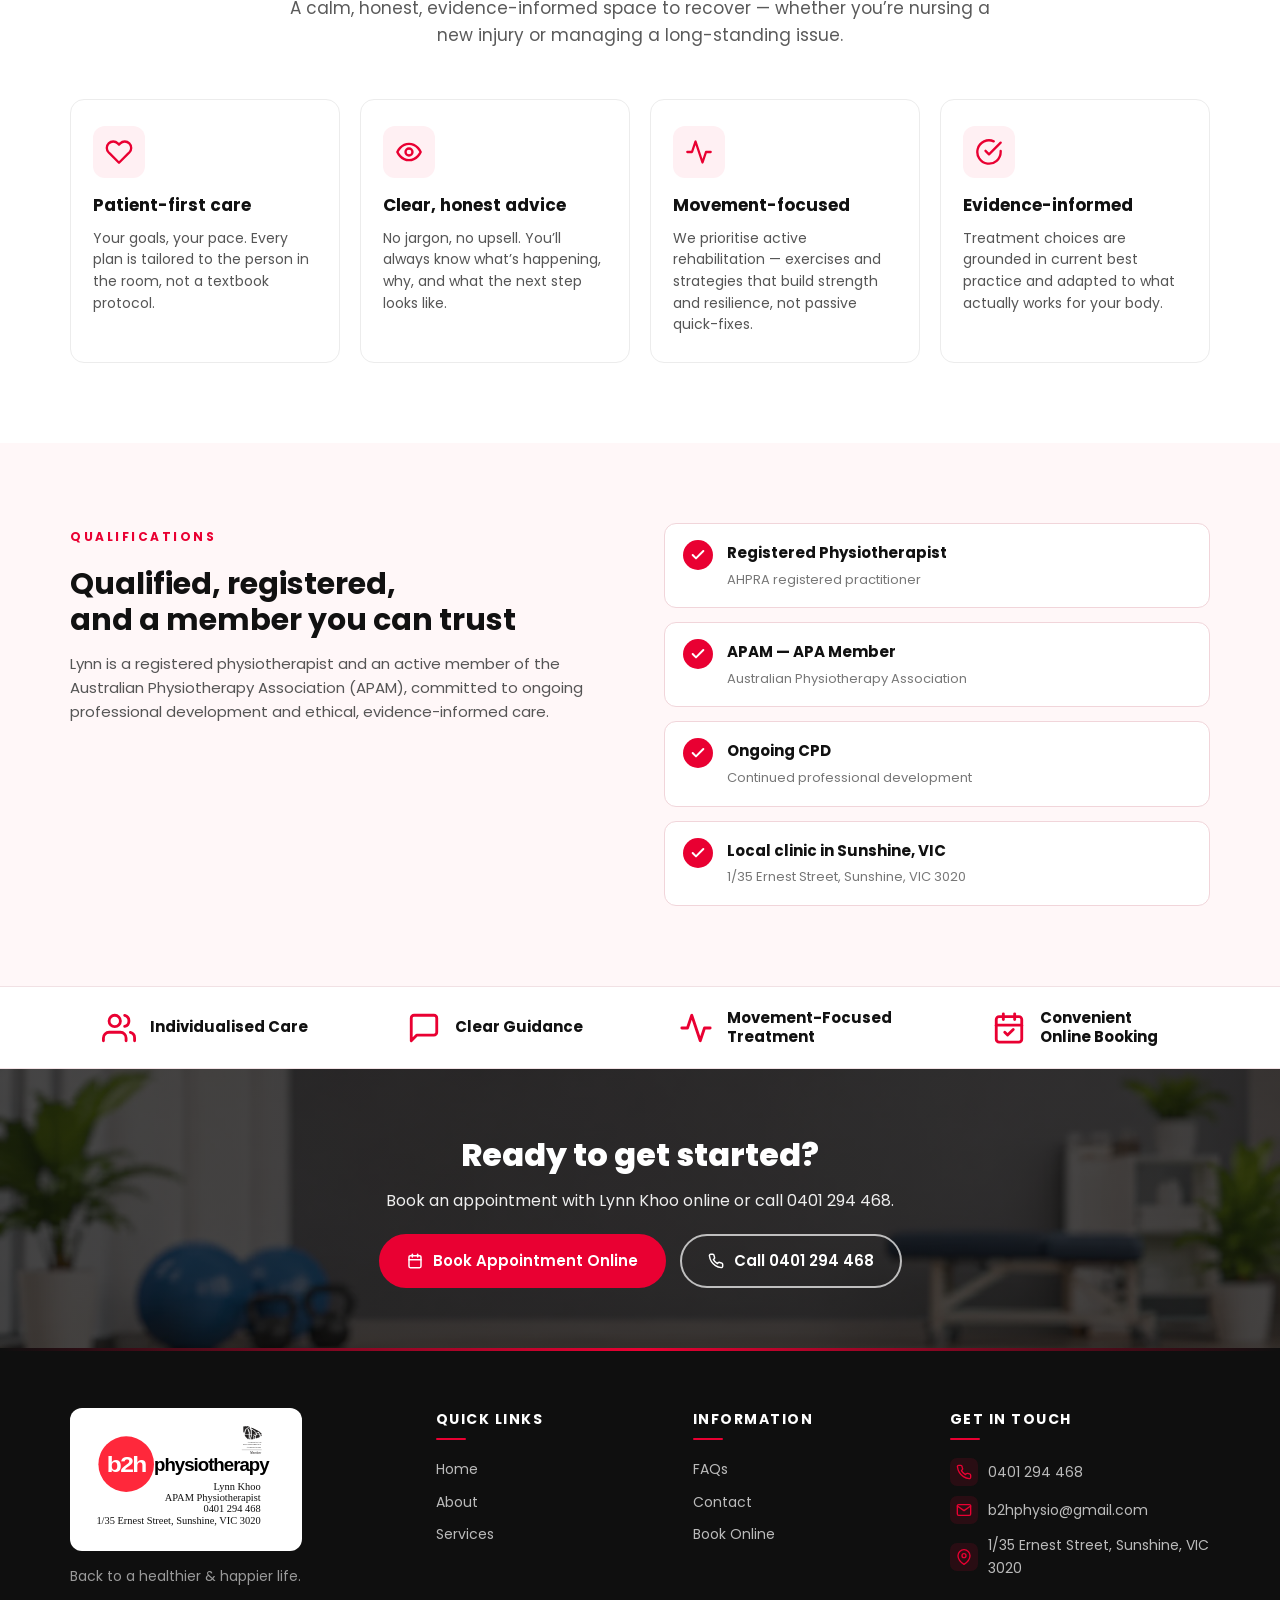
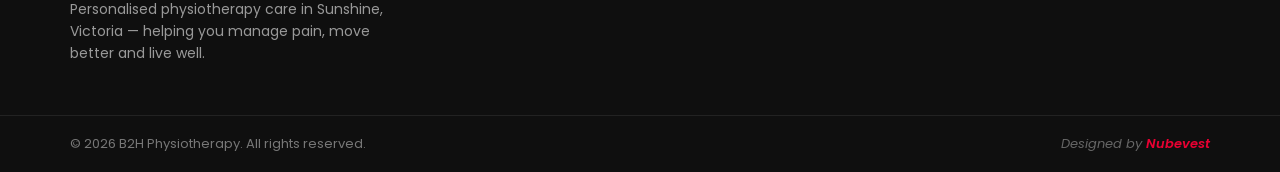
==== commit 74433ae4: "Set clinic address to 1/35 Ernest Street, Sunshine, VIC 3020 everywhere Update footer location, cont" ====
--- a/about.html
+++ b/about.html
@@ -244,7 +244,7 @@
         </li>
         <li>
           <span class="f-icon"><svg width="16" height="16" viewBox="0 0 24 24" fill="none" stroke="currentColor" stroke-width="2" stroke-linecap="round" stroke-linejoin="round"><path d="M21 10c0 7-9 13-9 13s-9-6-9-13a9 9 0 0 1 18 0z"/><circle cx="12" cy="10" r="3"/></svg></span>
-          <span>Sunshine, Victoria</span>
+          <span>1/35 Ernest Street, Sunshine, VIC 3020</span>
         </li>
       </ul>
     </div>
--- a/styles.css
+++ b/styles.css
@@ -38,6 +38,7 @@
 .logo-img-light{width:200px;background:#fff;padding:12px 16px;border-radius:12px;box-sizing:content-box}
 @media (max-width:640px){.logo-img{width:150px}}
 .nav{display:flex;gap:28px;align-items:center}
+.nav-head,.nav-overlay{display:none}
 .nav a{color:#2a2a2a;font-weight:500;font-size:15px;position:relative;padding:4px 0}
 .nav a:hover{color:var(--red)}
 .nav a.active{color:var(--red);font-weight:600}
@@ -588,3 +589,101 @@
 @media (min-width: 961px){
   .nav-head,.nav-overlay{display:none !important}
 }
+
+/* ===== Services detailed (services page) ===== */
+.services-detailed{padding:70px 0 80px;background:#fafafa}
+.services-intro{text-align:center;max-width:680px;margin:0 auto 50px}
+.services-intro h2{font-size:30px;font-weight:800;color:var(--black);margin:0 0 12px;letter-spacing:-.4px}
+.services-intro p{color:#666;font-size:15.5px;line-height:1.7;margin:0}
+
+.services-cards{
+  display:grid;grid-template-columns:repeat(2,1fr);gap:26px;
+}
+.service-item{
+  background:#fff;border-radius:16px;padding:36px 32px;
+  border:1px solid #efe5e7;position:relative;overflow:hidden;
+  transition:all .3s ease;display:flex;flex-direction:column;
+}
+.service-item::before{
+  content:"";position:absolute;top:0;left:0;right:0;height:3px;
+  background:linear-gradient(90deg,var(--red),#ff4d6d);
+  transform:scaleX(0);transform-origin:left;transition:transform .35s ease;
+}
+.service-item:hover{
+  transform:translateY(-4px);
+  box-shadow:0 20px 40px rgba(233,0,50,.10);
+  border-color:#ffd1d9;
+}
+.service-item:hover::before{transform:scaleX(1)}
+
+.service-item-top{
+  display:flex;align-items:flex-start;gap:20px;margin-bottom:18px;
+}
+.service-item-icon{
+  flex-shrink:0;width:68px;height:68px;border-radius:14px;
+  background:linear-gradient(135deg,#fff5f6 0%,#ffe4e9 100%);
+  display:flex;align-items:center;justify-content:center;
+  color:var(--red);position:relative;
+}
+.service-item-icon img,.service-item-icon svg{
+  width:42px;height:42px;object-fit:contain;
+}
+.service-item-meta{flex:1;min-width:0}
+.service-item-num{
+  display:inline-block;font-size:11px;font-weight:700;letter-spacing:2px;
+  color:var(--red);background:#fff5f6;padding:3px 10px;border-radius:20px;
+  margin-bottom:8px;
+}
+.service-item h3{
+  font-size:22px;font-weight:700;color:var(--black);
+  margin:0;letter-spacing:-.3px;line-height:1.25;
+}
+.service-item-desc{
+  color:#555;font-size:15px;line-height:1.65;margin:0 0 22px;flex:1;
+}
+.service-item-foot{
+  display:flex;align-items:center;justify-content:space-between;
+  padding-top:18px;border-top:1px solid #f3eaec;
+}
+.service-item-book{
+  color:var(--red);font-weight:700;font-size:14px;text-decoration:none;
+  display:inline-flex;align-items:center;gap:6px;transition:gap .2s;
+}
+.service-item-book:hover{gap:10px}
+.service-item-call{
+  color:#999;font-size:13px;text-decoration:none;
+  display:inline-flex;align-items:center;gap:5px;
+}
+.service-item-call:hover{color:var(--red)}
+
+.services-help{
+  margin-top:50px;padding:42px 30px;text-align:center;
+  background:#fff;border-radius:16px;border:1px solid #efe5e7;
+  position:relative;overflow:hidden;
+}
+.services-help::before{
+  content:"";position:absolute;top:0;left:0;right:0;height:3px;
+  background:linear-gradient(90deg,var(--red),#ff4d6d);
+}
+.services-help h3{
+  font-size:22px;font-weight:700;color:var(--black);margin:0 0 10px;
+}
+.services-help p{color:#555;font-size:15.5px;margin:0 0 22px;line-height:1.6}
+.services-help p a[href^="tel"]{color:var(--red);font-weight:700;text-decoration:none}
+.services-help p a[href^="tel"]:hover{text-decoration:underline}
+.services-help-actions{display:flex;gap:12px;justify-content:center;flex-wrap:wrap}
+
+@media (max-width: 860px){
+  .services-detailed{padding:50px 0 60px}
+  .services-intro{margin-bottom:30px}
+  .services-intro h2{font-size:24px}
+  .services-cards{grid-template-columns:1fr;gap:18px}
+  .service-item{padding:26px 22px}
+  .service-item-top{gap:16px;margin-bottom:14px}
+  .service-item-icon{width:58px;height:58px}
+  .service-item-icon img,.service-item-icon svg{width:36px;height:36px}
+  .service-item h3{font-size:19px}
+  .service-item-desc{font-size:14.5px;margin-bottom:18px}
+  .services-help{padding:30px 20px;margin-top:30px}
+  .services-help h3{font-size:19px}
+}
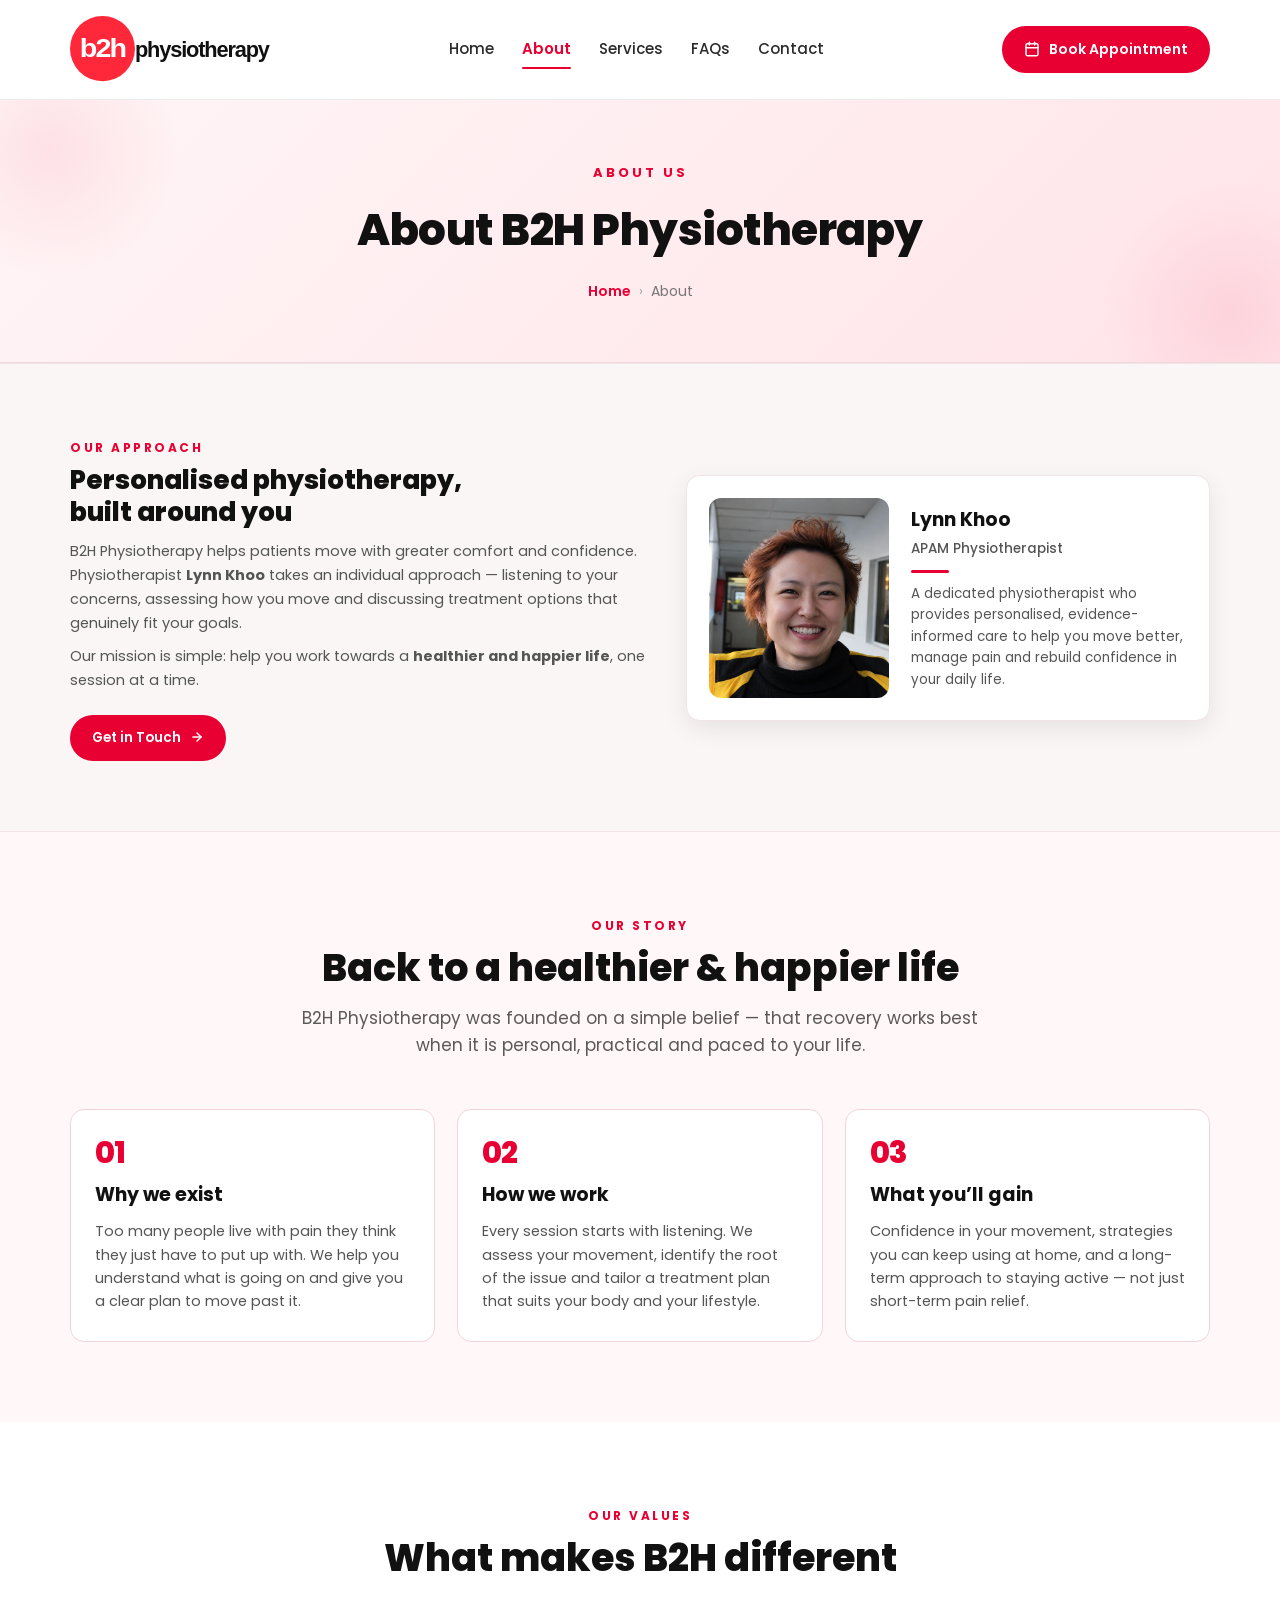
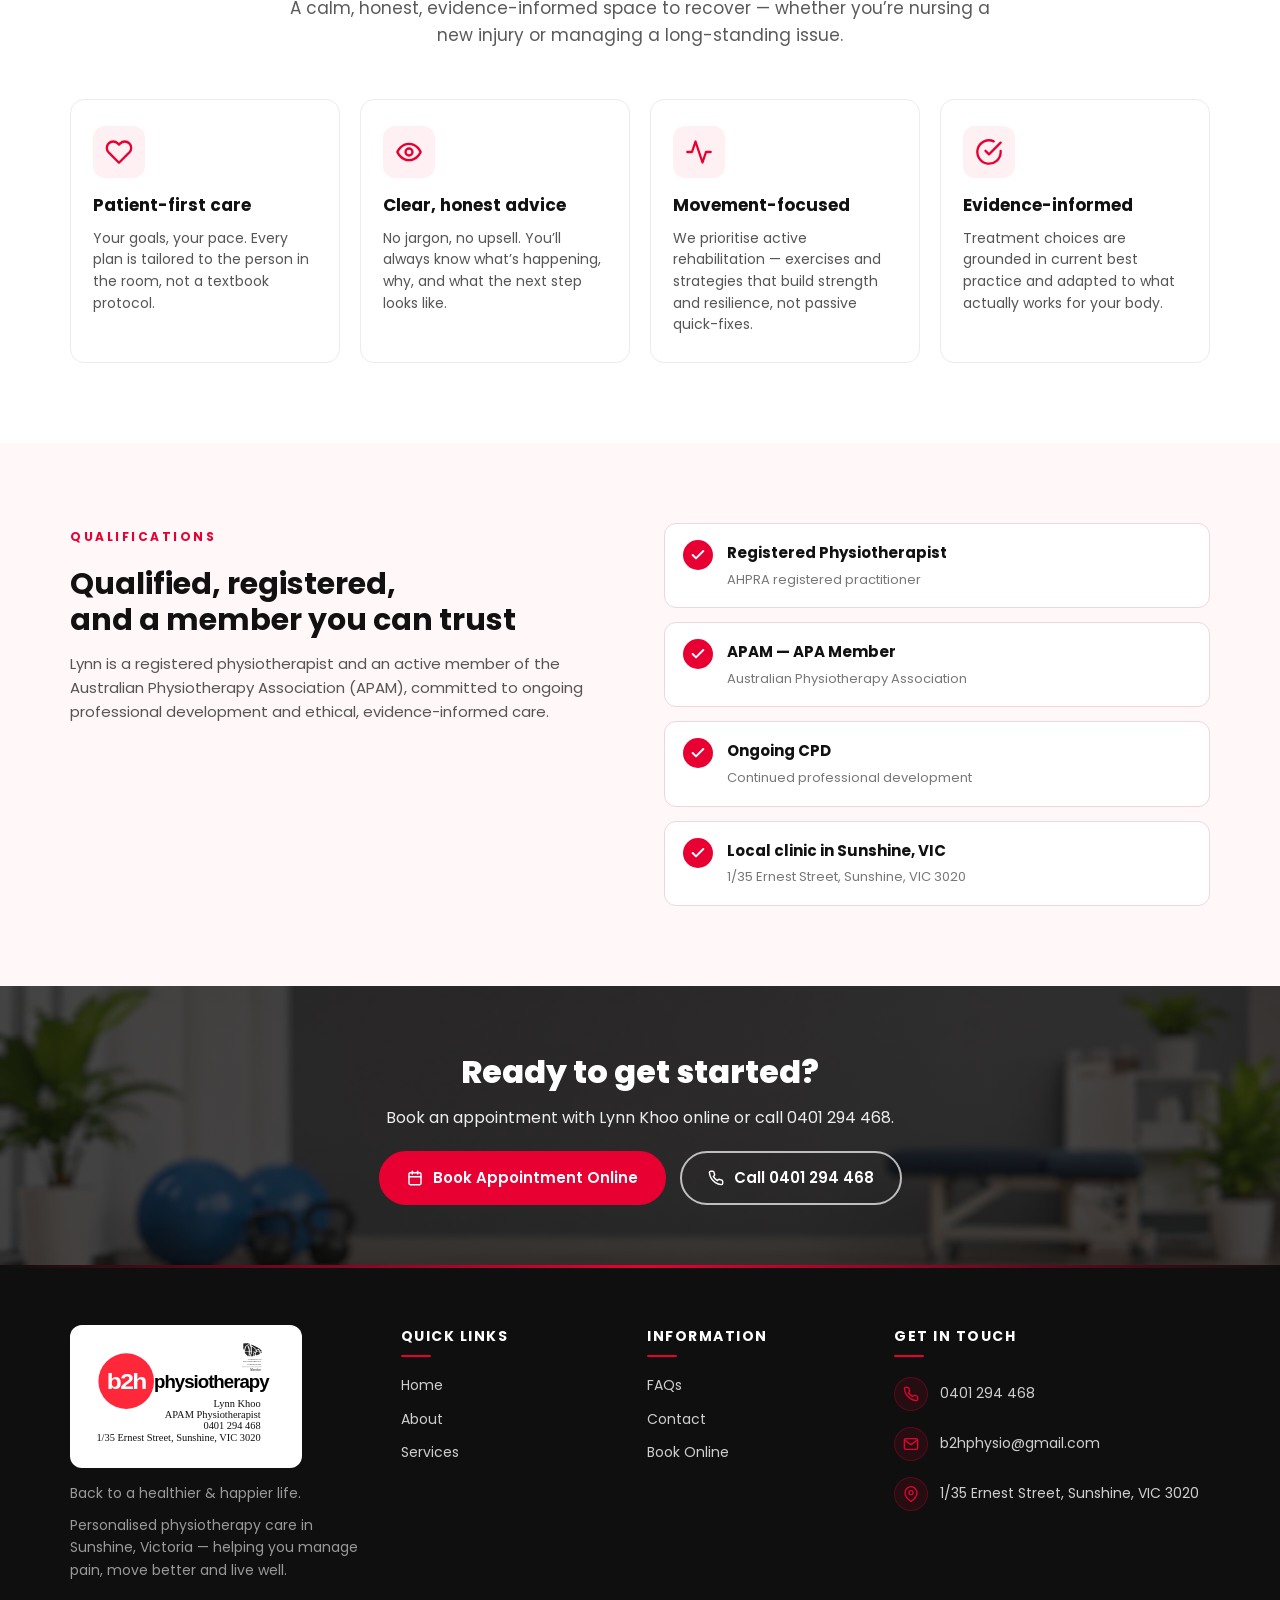
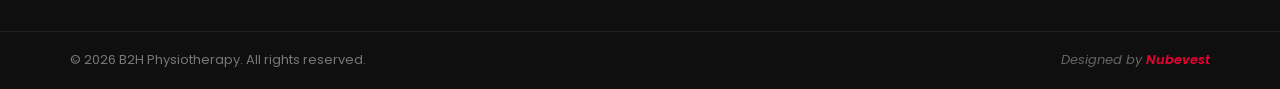
==== commit c5531db4: "About page: remove feature strip Co-Authored-By: Claude Opus 4.7 <noreply@anthropic.com>" ====
--- a/about.html
+++ b/about.html
@@ -156,28 +156,6 @@
         <li><span class="check"><svg width="16" height="16" viewBox="0 0 24 24" fill="none" stroke="currentColor" stroke-width="3" stroke-linecap="round" stroke-linejoin="round"><polyline points="20 6 9 17 4 12"/></svg></span><div><strong>Ongoing CPD</strong><br/><span class="muted">Continued professional development</span></div></li>
         <li><span class="check"><svg width="16" height="16" viewBox="0 0 24 24" fill="none" stroke="currentColor" stroke-width="3" stroke-linecap="round" stroke-linejoin="round"><polyline points="20 6 9 17 4 12"/></svg></span><div><strong>Local clinic in Sunshine, VIC</strong><br/><span class="muted">1/35 Ernest Street, Sunshine, VIC 3020</span></div></li>
       </ul>
-    </div>
-  </div>
-</section>
-
-<!-- Feature strip -->
-<section class="feature-strip">
-  <div class="container feature-strip-inner">
-    <div class="feature-item">
-      <span class="feature-icon"><svg width="34" height="34" viewBox="0 0 24 24" fill="none" stroke="currentColor" stroke-width="2" stroke-linecap="round" stroke-linejoin="round"><path d="M17 21v-2a4 4 0 0 0-4-4H5a4 4 0 0 0-4 4v2"/><circle cx="9" cy="7" r="4"/><path d="M23 21v-2a4 4 0 0 0-3-3.87"/><path d="M16 3.13a4 4 0 0 1 0 7.75"/></svg></span>
-      <span class="feature-text">Individualised Care</span>
-    </div>
-    <div class="feature-item">
-      <span class="feature-icon"><svg width="34" height="34" viewBox="0 0 24 24" fill="none" stroke="currentColor" stroke-width="2" stroke-linecap="round" stroke-linejoin="round"><path d="M21 15a2 2 0 0 1-2 2H7l-4 4V5a2 2 0 0 1 2-2h14a2 2 0 0 1 2 2z"/></svg></span>
-      <span class="feature-text">Clear Guidance</span>
-    </div>
-    <div class="feature-item">
-      <span class="feature-icon"><svg width="34" height="34" viewBox="0 0 24 24" fill="none" stroke="currentColor" stroke-width="2" stroke-linecap="round" stroke-linejoin="round"><polyline points="22 12 18 12 15 21 9 3 6 12 2 12"/></svg></span>
-      <span class="feature-text">Movement-Focused<br/>Treatment</span>
-    </div>
-    <div class="feature-item">
-      <span class="feature-icon"><svg width="34" height="34" viewBox="0 0 24 24" fill="none" stroke="currentColor" stroke-width="2" stroke-linecap="round" stroke-linejoin="round"><rect x="3" y="4" width="18" height="18" rx="2" ry="2"/><line x1="16" y1="2" x2="16" y2="6"/><line x1="8" y1="2" x2="8" y2="6"/><line x1="3" y1="10" x2="21" y2="10"/><polyline points="9 15 11 17 15 13"/></svg></span>
-      <span class="feature-text">Convenient<br/>Online Booking</span>
     </div>
   </div>
 </section>
--- a/styles.css
+++ b/styles.css
@@ -117,9 +117,104 @@
 }
 
 /* ===== Feature Strip ===== */
+/* ===== Why Choose Us ===== */
+.why-choose{
+  padding:80px 0;position:relative;overflow:hidden;
+  background:#fff;border-top:1px solid #f0e0e3;
+}
+.why-choose::marker,.why-choose + *{}
+.hero + .why-choose{margin-top:0}
+.why-choose::before{
+  content:"";position:absolute;width:520px;height:520px;border-radius:50%;
+  background:radial-gradient(circle,rgba(233,0,50,.07),transparent 70%);
+  top:-200px;right:-180px;pointer-events:none;
+}
+.why-choose::after{
+  content:"";position:absolute;width:380px;height:380px;border-radius:50%;
+  background:radial-gradient(circle,rgba(233,0,50,.05),transparent 70%);
+  bottom:-120px;left:-120px;pointer-events:none;
+}
+.why-choose .container{position:relative;z-index:1}
+.why-choose-head{text-align:center;max-width:680px;margin:0 auto 50px}
+.why-choose-head .eyebrow{
+  display:inline-block;color:var(--red);font-weight:700;font-size:12.5px;
+  letter-spacing:3px;text-transform:uppercase;margin-bottom:16px;
+  background:#fff;padding:7px 18px;border-radius:30px;
+  box-shadow:0 4px 14px rgba(233,0,50,.12);
+  border:1px solid #ffd1d9;
+}
+.why-choose-head h2{
+  font-size:36px;font-weight:800;color:var(--black);
+  margin:0 0 16px;letter-spacing:-.6px;line-height:1.2;
+}
+.why-choose-head p{color:#555;font-size:16.5px;margin:0;line-height:1.65}
+
+.why-grid{
+  display:grid;grid-template-columns:repeat(4,1fr);gap:24px;
+}
+.why-card{
+  background:linear-gradient(180deg,#fff 0%,#fff9fa 100%);
+  padding:38px 26px 32px;border-radius:18px;
+  border:1px solid #f5e0e4;text-align:center;
+  position:relative;overflow:hidden;transition:all .3s ease;
+  box-shadow:0 12px 30px rgba(233,0,50,.06);
+  display:flex;flex-direction:column;align-items:center;
+}
+.why-card::before{
+  content:"";position:absolute;top:0;left:0;right:0;height:4px;
+  background:linear-gradient(90deg,var(--red),#ff4d6d);
+  transform:scaleX(0);transform-origin:center;transition:transform .35s ease;
+}
+.why-card::after{
+  content:"";position:absolute;top:-30px;right:-30px;width:110px;height:110px;
+  border-radius:50%;background:radial-gradient(circle,rgba(233,0,50,.08),transparent 70%);
+  pointer-events:none;
+}
+.why-card:hover{
+  transform:translateY(-8px);
+  box-shadow:0 24px 50px rgba(233,0,50,.15);
+  border-color:#ffb8c4;
+}
+.why-card:hover::before{transform:scaleX(1)}
+.why-card:hover .why-icon{
+  background:var(--red);color:#fff;transform:rotate(-6deg) scale(1.08);
+  box-shadow:0 14px 28px rgba(233,0,50,.30);
+}
+.why-icon{
+  display:inline-flex;align-items:center;justify-content:center;
+  width:72px;height:72px;border-radius:18px;
+  background:#fff;border:1px solid #f5e0e4;
+  color:var(--red);margin-bottom:22px;transition:all .3s ease;
+  box-shadow:0 8px 20px rgba(233,0,50,.08);
+  position:relative;z-index:1;
+}
+.why-icon svg{width:34px;height:34px}
+.why-card h3{
+  font-size:18.5px;font-weight:700;color:var(--black);
+  margin:0 0 12px;letter-spacing:-.2px;line-height:1.3;
+  position:relative;z-index:1;
+}
+.why-card p{
+  color:#5a5a5a;font-size:14.5px;line-height:1.65;margin:0;
+  position:relative;z-index:1;
+}
+
+@media (max-width: 960px){
+  .why-grid{grid-template-columns:repeat(2,1fr);gap:18px}
+}
+@media (max-width: 720px){
+  .why-choose{padding:50px 0}
+  .why-choose-head{margin-bottom:34px}
+  .why-choose-head h2{font-size:25px}
+  .why-choose-head p{font-size:14.5px}
+  .why-grid{grid-template-columns:1fr;gap:16px}
+  .why-card{padding:28px 22px}
+  .why-icon{width:62px;height:62px;margin-bottom:16px}
+  .why-icon svg{width:28px;height:28px}
+}
 .feature-strip{
   background:#fff;border-top:1px solid #f1e1e4;border-bottom:1px solid #f1e1e4;
-  padding:22px 0;
+  padding:40px 0 30px;
 }
 .feature-strip-inner{
   display:grid;grid-template-columns:repeat(4,1fr);gap:20px;align-items:center;
@@ -252,17 +347,6 @@
   color:var(--red);display:inline-flex;align-items:center;justify-content:center;
   opacity:.7;
 }
-
-/* ===== Why (dark) ===== */
-.why-grid{display:grid;grid-template-columns:repeat(4,1fr);gap:22px}
-.why-card{
-  background:rgba(255,255,255,.05);border:1px solid rgba(255,255,255,.1);
-  padding:30px 22px;border-radius:var(--radius);text-align:center;transition:.3s;
-}
-.why-card:hover{background:rgba(228,0,43,.1);border-color:var(--red);transform:translateY(-4px)}
-.why-icon{font-size:40px;margin-bottom:12px}
-.why-card h4{color:#fff;margin-bottom:8px;font-size:17px}
-.why-card p{color:#bbb;font-size:14.5px}
 
 /* ===== Fees & FAQ combined ===== */
 .section-faq-fees{background:#fff;padding:70px 0;border-top:1px solid #f0e4e6;border-bottom:1px solid #f0e4e6}
@@ -383,7 +467,7 @@
   content:"";position:absolute;top:0;left:0;right:0;height:3px;
   background:linear-gradient(90deg,transparent 0%,var(--red) 50%,transparent 100%);
 }
-.footer-inner{display:grid;grid-template-columns:1.5fr 1fr 1fr 1.2fr;gap:40px;padding-bottom:40px}
+.footer-inner{display:grid;grid-template-columns:1.4fr 1fr 1fr 1.5fr;gap:36px;padding-bottom:40px}
 .footer h5{
   color:#fff;margin-bottom:18px;font-size:14px;text-transform:uppercase;letter-spacing:1.5px;
   position:relative;padding-bottom:10px;font-weight:700;
@@ -393,16 +477,22 @@
   background:var(--red);border-radius:2px;
 }
 .footer ul{list-style:none}
-.footer ul li{margin-bottom:10px;display:flex;align-items:center;gap:10px;font-size:14px}
-.footer ul a{color:#bbb;transition:.2s}
-.footer ul a:hover{color:var(--red);padding-left:3px}
+.footer ul li{margin-bottom:12px;display:flex;align-items:center;gap:12px;font-size:14px;line-height:1.55;color:#cfcfcf}
+.footer ul a{color:#cfcfcf;transition:.2s;text-decoration:none}
+.footer ul a:hover{color:var(--red)}
 .footer-brand .logo-light{margin-bottom:14px;display:inline-flex}
 .logo-light .logo-text{color:#fff}
 .footer-brand .muted-light{color:#999;font-size:14px;line-height:1.6;margin-bottom:10px;max-width:320px}
 
+.footer-contact ul li{padding:2px 0}
 .f-icon{
   color:var(--red);display:inline-flex;align-items:center;justify-content:center;
-  width:28px;height:28px;background:rgba(233,0,50,.12);border-radius:7px;flex-shrink:0;
+  width:34px;height:34px;background:rgba(233,0,50,.10);border:1px solid rgba(233,0,50,.25);
+  border-radius:50%;flex-shrink:0;transition:all .25s ease;
+}
+.footer-contact ul li:hover .f-icon{
+  background:var(--red);color:#fff;border-color:var(--red);
+  transform:scale(1.05);
 }
 
 .copyright{border-top:1px solid #222;padding:18px 0;font-size:13px;color:#777}
@@ -687,3 +777,64 @@
   .services-help{padding:30px 20px;margin-top:30px}
   .services-help h3{font-size:19px}
 }
+
+/* ===== Contact map section ===== */
+.section-map{background:#fff;padding:60px 0 80px}
+.map-grid{
+  display:grid;grid-template-columns:360px 1fr;gap:28px;
+  margin-top:30px;align-items:stretch;
+}
+.map-address-card{
+  background:linear-gradient(135deg,#fff5f6 0%,#ffe4e9 100%);
+  border-radius:16px;padding:32px 28px;position:relative;overflow:hidden;
+  display:flex;flex-direction:column;
+  border:1px solid #ffd1d9;
+}
+.map-address-card::before{
+  content:"";position:absolute;width:200px;height:200px;border-radius:50%;
+  background:radial-gradient(circle,rgba(233,0,50,.10),transparent 70%);
+  top:-50px;right:-50px;pointer-events:none;
+}
+.map-icon{
+  display:inline-flex;align-items:center;justify-content:center;
+  width:60px;height:60px;border-radius:50%;background:#fff;color:var(--red);
+  box-shadow:0 8px 20px rgba(233,0,50,.12);margin-bottom:16px;
+  position:relative;z-index:1;
+}
+.map-address-card h3{
+  font-size:22px;font-weight:700;color:var(--black);
+  margin:0 0 10px;position:relative;z-index:1;
+}
+.map-address{
+  color:#333;font-size:15.5px;line-height:1.65;margin:0 0 22px;
+  position:relative;z-index:1;
+}
+.map-meta{
+  border-top:1px solid rgba(233,0,50,.15);padding-top:16px;margin-bottom:22px;
+  position:relative;z-index:1;
+}
+.map-meta-row{
+  display:flex;justify-content:space-between;align-items:center;
+  padding:6px 0;font-size:14px;
+}
+.map-meta-row strong{color:#555;font-weight:600}
+.map-meta-row a{color:var(--red);font-weight:600;text-decoration:none}
+.map-meta-row a:hover{text-decoration:underline}
+.map-address-card .btn{position:relative;z-index:1;align-self:flex-start}
+
+.map-embed{
+  border-radius:16px;overflow:hidden;min-height:420px;
+  box-shadow:0 10px 30px rgba(17,17,17,.08);
+  border:1px solid #efe5e7;background:#f3f3f3;
+}
+.map-embed iframe{display:block;width:100%;height:100%;min-height:420px}
+.map-embed-full{margin-top:30px;min-height:500px}
+.map-embed-full iframe{min-height:500px}
+
+@media (max-width: 860px){
+  .section-map{padding:40px 0 50px}
+  .map-grid{grid-template-columns:1fr;gap:20px}
+  .map-address-card{padding:26px 22px}
+  .map-address-card h3{font-size:19px}
+  .map-embed,.map-embed iframe{min-height:320px}
+}
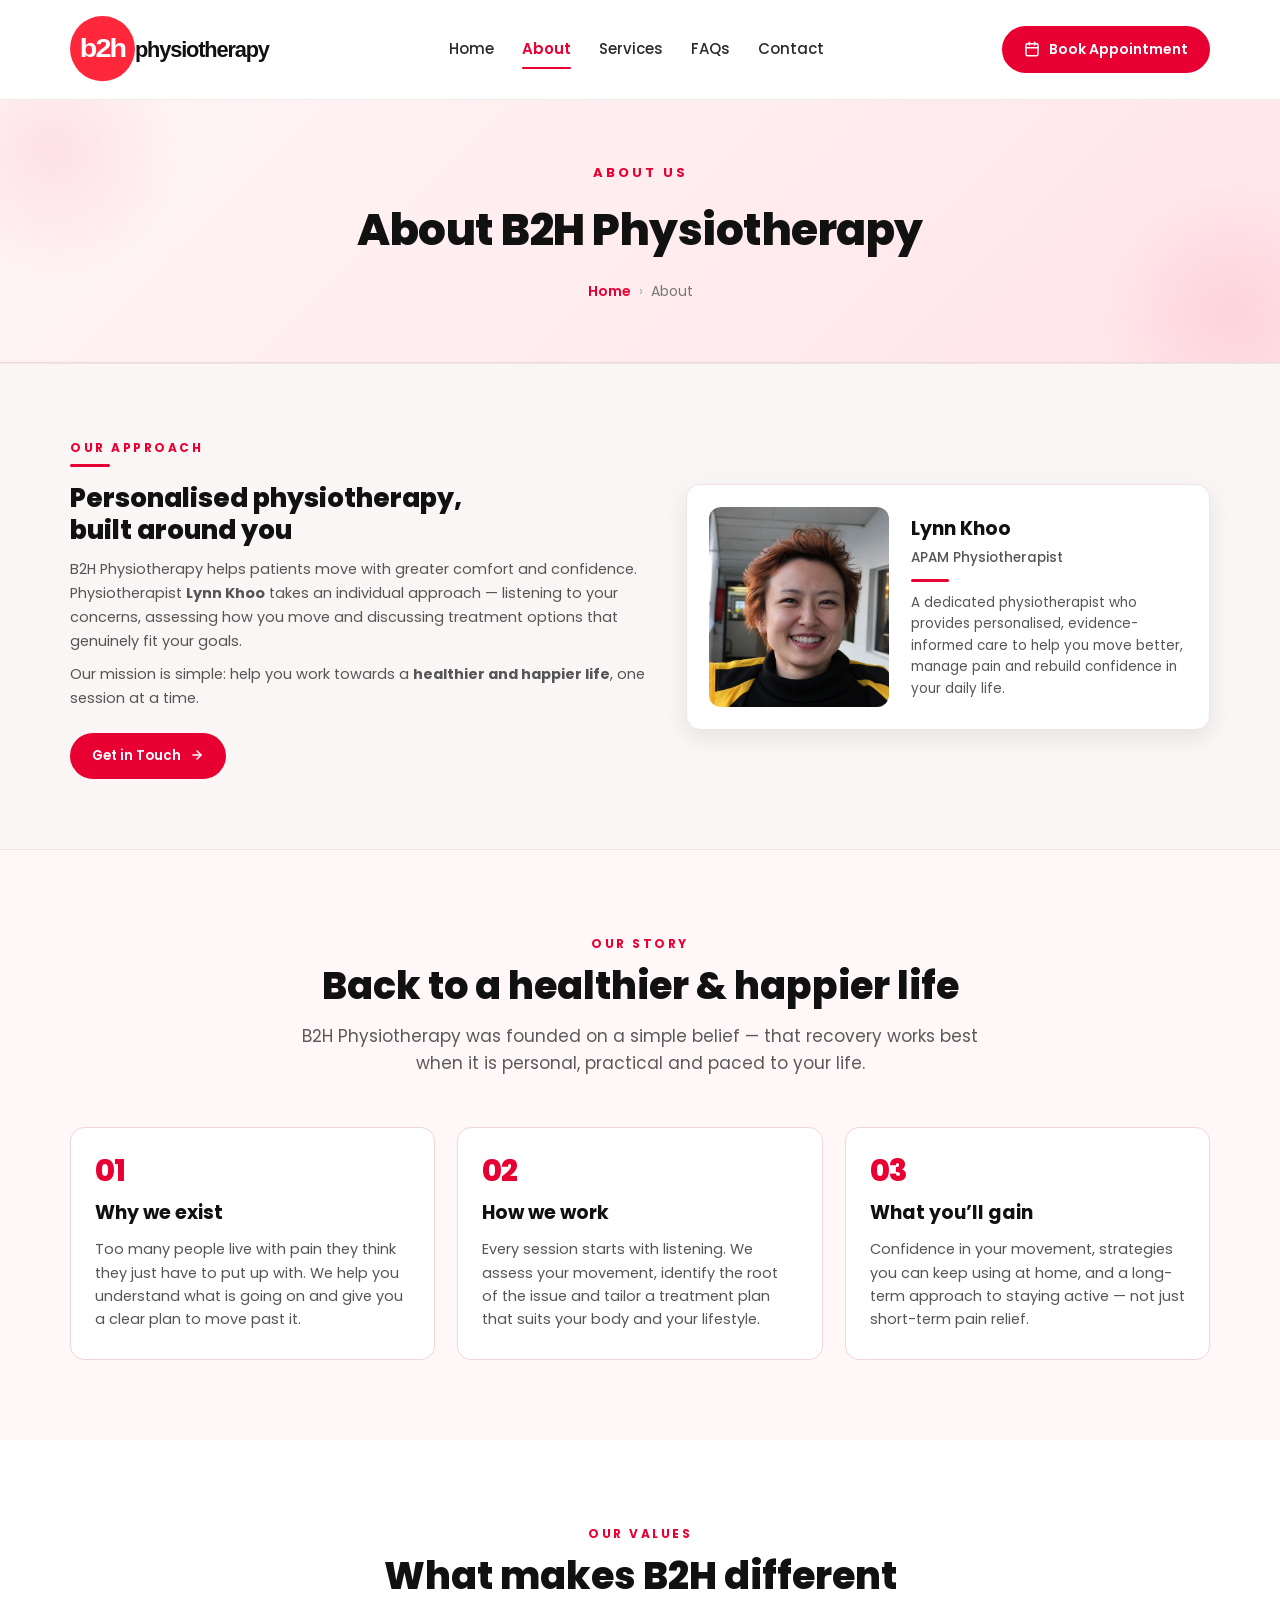
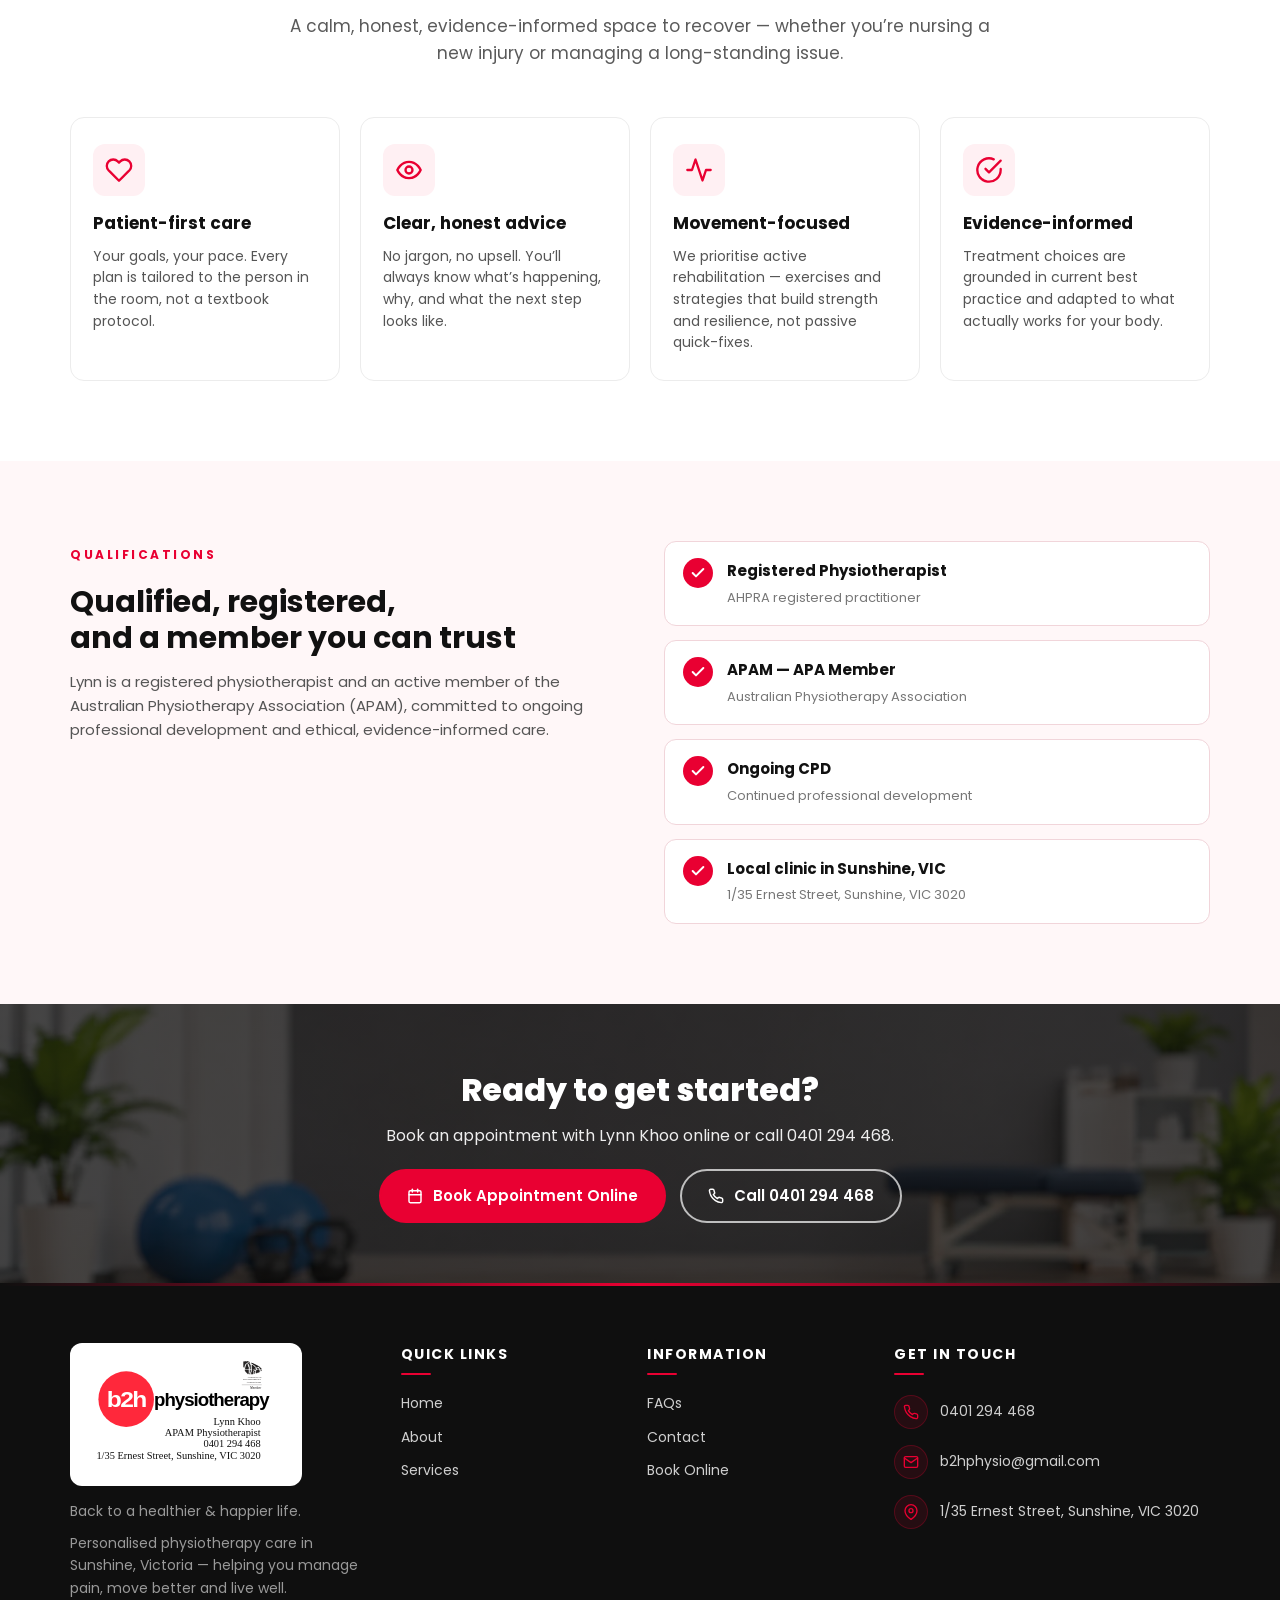
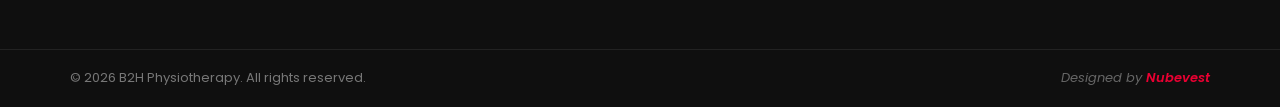
==== commit 625ce743: "Integrate Calendly booking widgets site-wide - Load Calendly widget.css and widget.js on every page " ====
--- a/about.html
+++ b/about.html
@@ -236,6 +236,32 @@
   </div>
 </footer>
 
+<!-- Calendly -->
+<link href="https://assets.calendly.com/assets/external/widget.css" rel="stylesheet">
+<script src="https://assets.calendly.com/assets/external/widget.js" type="text/javascript" async></script>
+<script>
+window.addEventListener('load', function() {
+  if (typeof Calendly !== 'undefined') {
+    Calendly.initBadgeWidget({
+      url: 'https://calendly.com/b2hphysio/lynnkhoo',
+      text: 'Schedule time with me',
+      color: '#e90032',
+      textColor: '#ffffff',
+      branding: false
+    });
+  }
+});
+document.addEventListener('DOMContentLoaded', function() {
+  document.querySelectorAll('a[href*="calendly.com/b2hphysio"]').forEach(function(a){
+    a.addEventListener('click', function(e){
+      if (typeof Calendly !== 'undefined') {
+        e.preventDefault();
+        Calendly.initPopupWidget({ url: 'https://calendly.com/b2hphysio/lynnkhoo' });
+      }
+    });
+  });
+});
+</script>
 <script src="script.js"></script>
 </body>
 </html>
--- a/styles.css
+++ b/styles.css
@@ -139,9 +139,11 @@
 .why-choose-head .eyebrow{
   display:inline-block;color:var(--red);font-weight:700;font-size:12.5px;
   letter-spacing:3px;text-transform:uppercase;margin-bottom:16px;
-  background:#fff;padding:7px 18px;border-radius:30px;
-  box-shadow:0 4px 14px rgba(233,0,50,.12);
-  border:1px solid #ffd1d9;
+  position:relative;padding-bottom:10px;
+}
+.why-choose-head .eyebrow::after{
+  content:"";position:absolute;left:50%;bottom:0;transform:translateX(-50%);
+  width:40px;height:3px;background:var(--red);border-radius:2px;
 }
 .why-choose-head h2{
   font-size:36px;font-weight:800;color:var(--black);
@@ -242,7 +244,8 @@
 /* ===== About ===== */
 .section-about{background:#faf6f6;padding:70px 0;border-top:1px solid #f0e4e6;border-bottom:1px solid #f0e4e6}
 .about-grid{display:grid;grid-template-columns:1.1fr 1fr;gap:40px;align-items:center}
-.about-text .eyebrow{margin-bottom:8px;letter-spacing:2.5px;font-size:12px}
+.about-text .eyebrow{margin-bottom:16px;letter-spacing:2.5px;font-size:12px;position:relative;padding-bottom:10px}
+.about-text .eyebrow::after{content:"";position:absolute;left:0;bottom:0;width:40px;height:3px;background:var(--red);border-radius:2px}
 .about-text h2{font-size:26px;color:var(--black);font-weight:800;margin-bottom:12px;line-height:1.2}
 .about-text p{color:#555;margin-bottom:10px;font-size:14.5px;line-height:1.65}
 .about-cta{margin-top:12px;padding:10px 20px;font-size:13.5px}
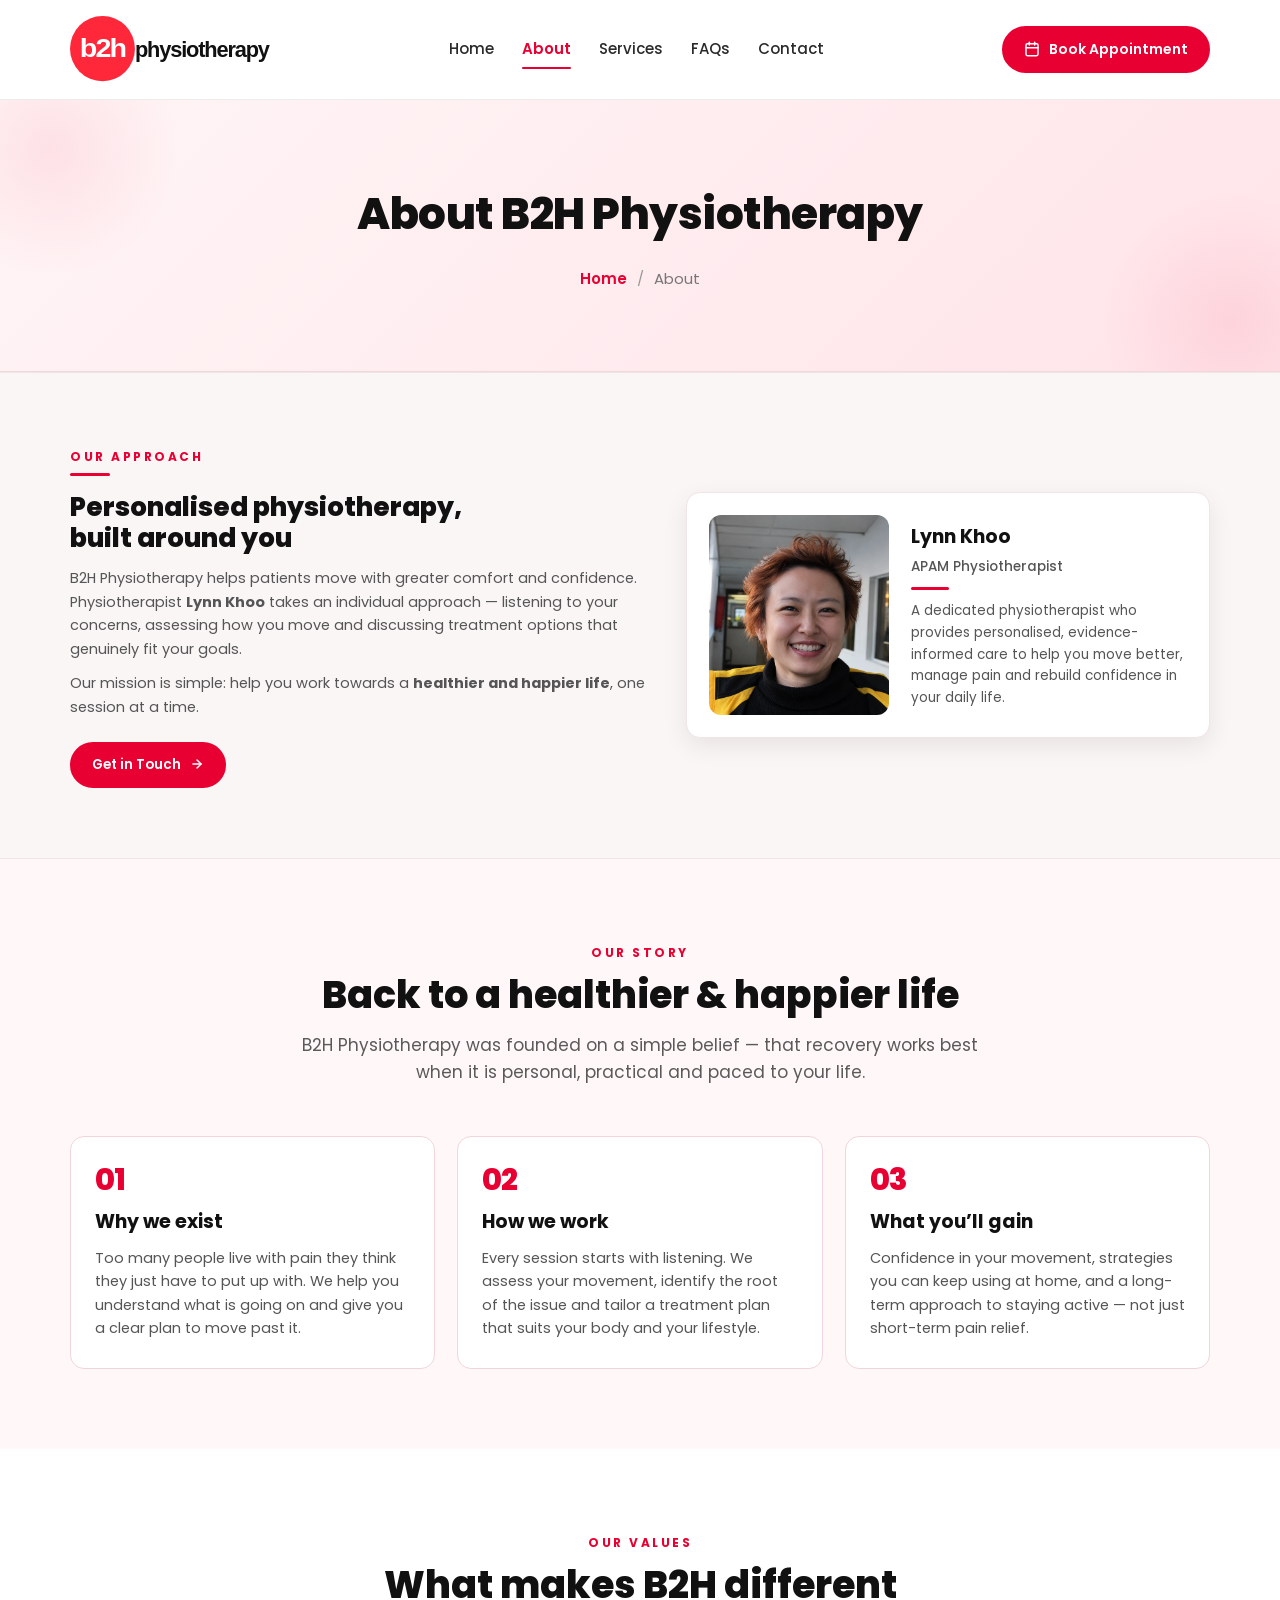
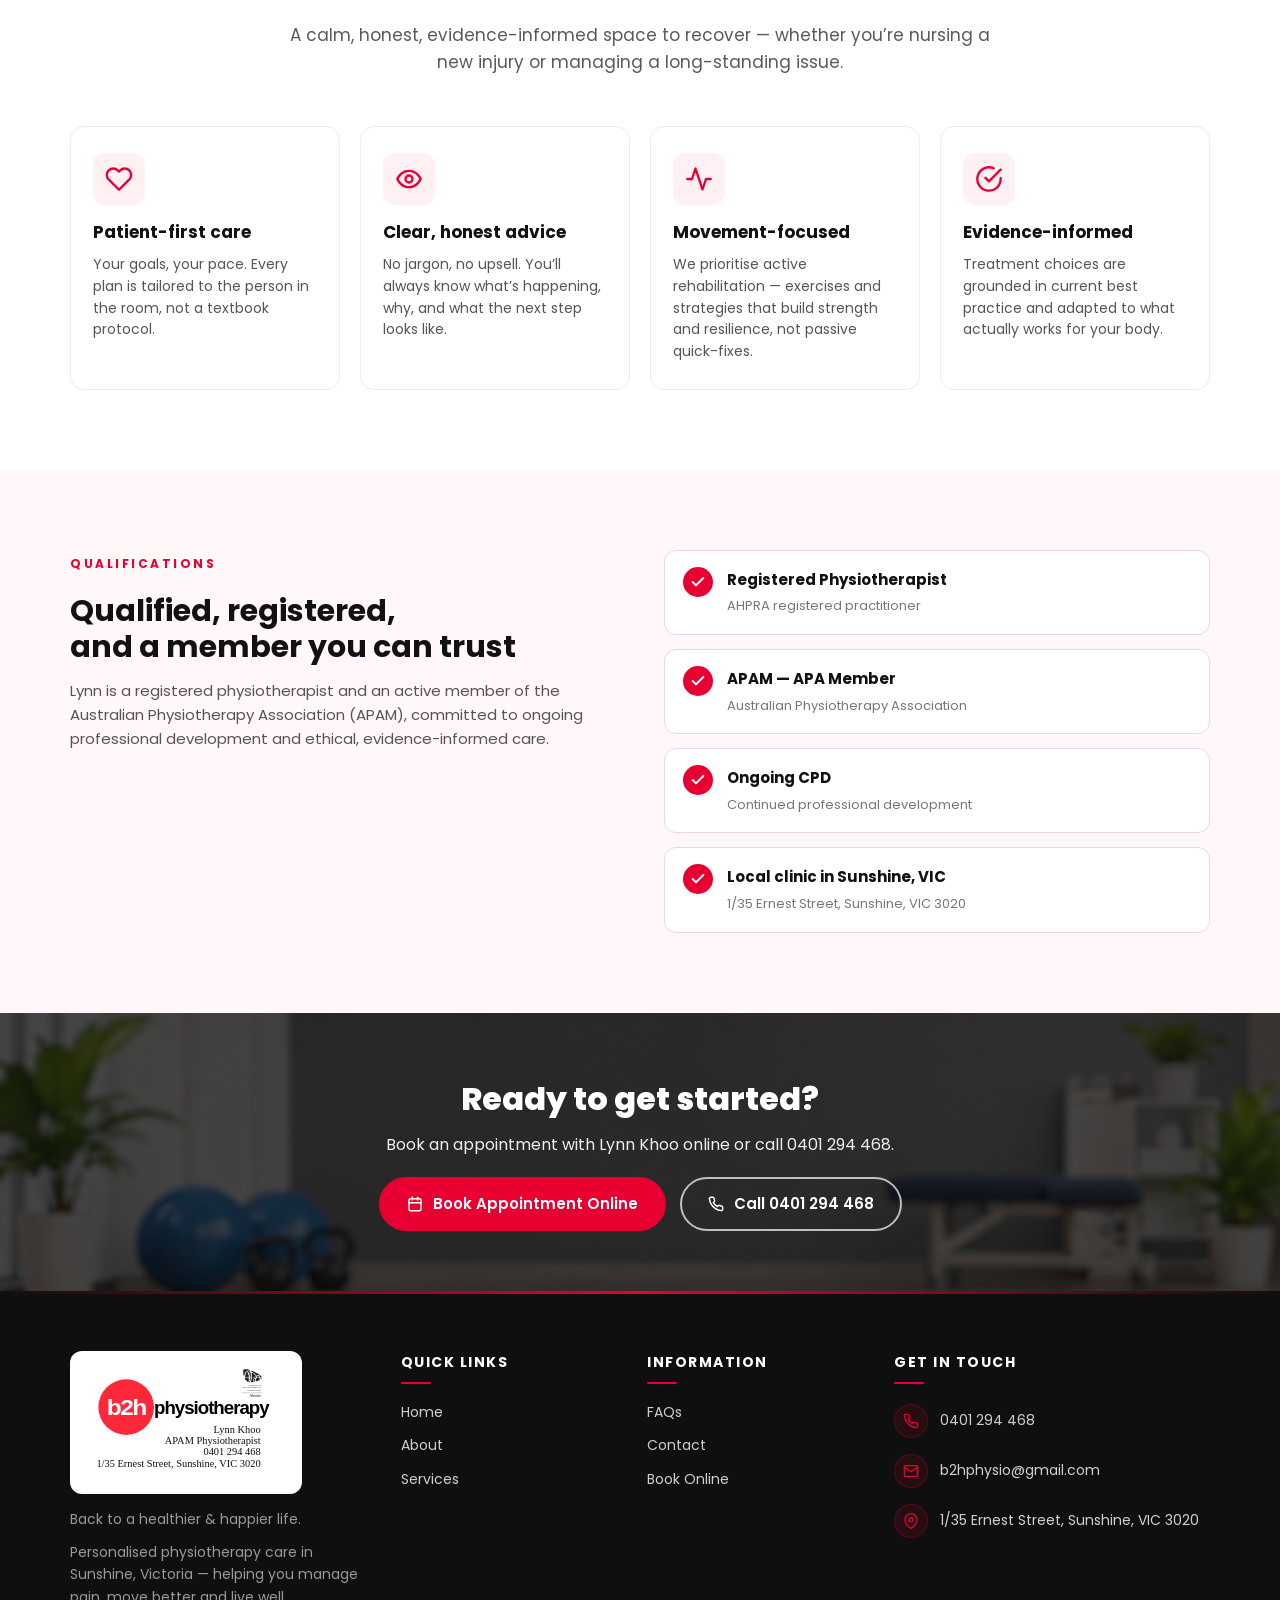
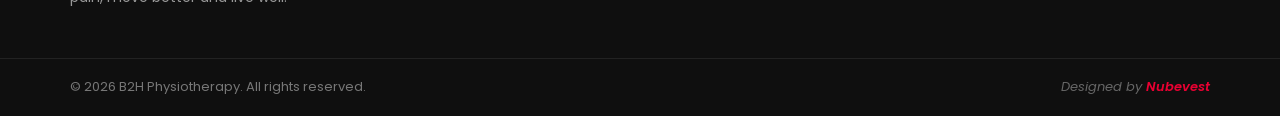
==== commit d5e81e27: "Page hero: simplify format site-wide and split Services page heading - Center the page hero, hide th" ====
--- a/about.html
+++ b/about.html
@@ -45,7 +45,7 @@
   <div class="container">
     <span class="eyebrow">ABOUT US</span>
     <h1>About B2H Physiotherapy</h1>
-    <nav class="breadcrumb"><a href="index.html">Home</a><span class="sep">&rsaquo;</span>About</nav>
+    <nav class="breadcrumb"><a href="index.html">Home</a><span class="sep">/</span>About</nav>
   </div>
 </section>
 
@@ -236,22 +236,21 @@
   </div>
 </footer>
 
-<!-- Calendly -->
+<!-- Calendly badge widget begin -->
 <link href="https://assets.calendly.com/assets/external/widget.css" rel="stylesheet">
 <script src="https://assets.calendly.com/assets/external/widget.js" type="text/javascript" async></script>
-<script>
+<script type="text/javascript">
 window.addEventListener('load', function() {
-  if (typeof Calendly !== 'undefined') {
-    Calendly.initBadgeWidget({
-      url: 'https://calendly.com/b2hphysio/lynnkhoo',
-      text: 'Schedule time with me',
-      color: '#e90032',
-      textColor: '#ffffff',
-      branding: false
-    });
-  }
+  if (typeof Calendly === 'undefined') return;
+  Calendly.initBadgeWidget({
+    url: 'https://calendly.com/b2hphysio/lynnkhoo',
+    text: 'Schedule time with me',
+    color: '#0069ff',
+    textColor: '#ffffff',
+    branding: false
+  });
 });
-document.addEventListener('DOMContentLoaded', function() {
+document.addEventListener('DOMContentLoaded', function(){
   document.querySelectorAll('a[href*="calendly.com/b2hphysio"]').forEach(function(a){
     a.addEventListener('click', function(e){
       if (typeof Calendly !== 'undefined') {
@@ -262,6 +261,7 @@
   });
 });
 </script>
+<!-- Calendly badge widget end -->
 <script src="script.js"></script>
 </body>
 </html>
--- a/styles.css
+++ b/styles.css
@@ -62,7 +62,7 @@
 /* ===== Page Hero (sub-pages) ===== */
 .page-hero{
   background:linear-gradient(135deg,#fff5f6 0%,#ffe4e9 100%);
-  padding:60px 0;text-align:center;border-bottom:1px solid #f0d8dc;
+  padding:80px 0;text-align:center;border-bottom:1px solid #f0d8dc;
   position:relative;overflow:hidden;
 }
 .page-hero::before,.page-hero::after{
@@ -72,12 +72,12 @@
 .page-hero::before{top:-80px;left:-80px}
 .page-hero::after{bottom:-80px;right:-80px}
 .page-hero .container{position:relative;z-index:1}
-.page-hero .eyebrow{color:var(--red);font-weight:700;font-size:13px;letter-spacing:3px;text-transform:uppercase;margin-bottom:12px;display:inline-block}
-.page-hero h1{font-size:44px;color:var(--black);font-weight:800;margin:0 0 14px;letter-spacing:-.5px}
-.breadcrumb{font-size:14px;color:#777}
+.page-hero .eyebrow{display:none}
+.page-hero h1{font-size:44px;color:var(--black);font-weight:800;margin:0 0 18px;letter-spacing:-.5px}
+.breadcrumb{font-size:15px;color:#777;display:flex;justify-content:center;gap:10px}
 .breadcrumb a{color:var(--red);text-decoration:none;font-weight:600}
 .breadcrumb a:hover{text-decoration:underline}
-.breadcrumb span.sep{margin:0 8px;color:#aaa}
+.breadcrumb span.sep{color:#999}
 
 /* ===== Hero ===== */
 .hero{background:var(--bg-pink);position:relative;overflow:hidden}
@@ -244,6 +244,8 @@
 /* ===== About ===== */
 .section-about{background:#faf6f6;padding:70px 0;border-top:1px solid #f0e4e6;border-bottom:1px solid #f0e4e6}
 .about-grid{display:grid;grid-template-columns:1.1fr 1fr;gap:40px;align-items:center}
+
+
 .about-text .eyebrow{margin-bottom:16px;letter-spacing:2.5px;font-size:12px;position:relative;padding-bottom:10px}
 .about-text .eyebrow::after{content:"";position:absolute;left:0;bottom:0;width:40px;height:3px;background:var(--red);border-radius:2px}
 .about-text h2{font-size:26px;color:var(--black);font-weight:800;margin-bottom:12px;line-height:1.2}
@@ -684,101 +686,128 @@
 }
 
 /* ===== Services detailed (services page) ===== */
-.services-detailed{padding:70px 0 80px;background:#fafafa}
-.services-intro{text-align:center;max-width:680px;margin:0 auto 50px}
-.services-intro h2{font-size:30px;font-weight:800;color:var(--black);margin:0 0 12px;letter-spacing:-.4px}
-.services-intro p{color:#666;font-size:15.5px;line-height:1.7;margin:0}
+.services-detailed{padding:70px 0 80px;background:#fff5f6;position:relative;overflow:hidden}
+.services-detailed::before{
+  content:"";position:absolute;top:-180px;right:-180px;width:460px;height:460px;border-radius:50%;
+  background:radial-gradient(circle,rgba(233,0,50,.08),transparent 70%);pointer-events:none;
+}
+.services-detailed::after{
+  content:"";position:absolute;bottom:-160px;left:-160px;width:400px;height:400px;border-radius:50%;
+  background:radial-gradient(circle,rgba(233,0,50,.06),transparent 70%);pointer-events:none;
+}
+.services-detailed .container{position:relative;z-index:1}
+.services-intro{text-align:center;max-width:720px;margin:0 auto 56px}
+.services-intro h2{font-size:34px;font-weight:800;color:var(--black);margin:0 0 14px;letter-spacing:-.5px;line-height:1.2}
+.services-intro p{color:#555;font-size:16px;line-height:1.7;margin:0}
 
 .services-cards{
-  display:grid;grid-template-columns:repeat(2,1fr);gap:26px;
+  display:grid;grid-template-columns:repeat(4,1fr);gap:22px;
 }
 .service-item{
-  background:#fff;border-radius:16px;padding:36px 32px;
-  border:1px solid #efe5e7;position:relative;overflow:hidden;
-  transition:all .3s ease;display:flex;flex-direction:column;
+  position:relative;background:#fff;border-radius:22px;padding:32px 24px 30px;text-align:center;
+  border:1px solid rgba(233,0,50,.08);
+  box-shadow:0 10px 30px rgba(0,0,0,.04);
+  transition:transform .3s ease,box-shadow .3s ease,border-color .3s ease;
+  display:flex;flex-direction:column;overflow:hidden;
 }
 .service-item::before{
-  content:"";position:absolute;top:0;left:0;right:0;height:3px;
-  background:linear-gradient(90deg,var(--red),#ff4d6d);
-  transform:scaleX(0);transform-origin:left;transition:transform .35s ease;
+  content:"";position:absolute;inset:0;border-radius:22px;padding:1px;
+  background:linear-gradient(135deg,transparent,transparent);
+  -webkit-mask:linear-gradient(#000 0 0) content-box,linear-gradient(#000 0 0);
+  -webkit-mask-composite:xor;mask-composite:exclude;
+  transition:background .35s ease;pointer-events:none;
 }
 .service-item:hover{
-  transform:translateY(-4px);
-  box-shadow:0 20px 40px rgba(233,0,50,.10);
-  border-color:#ffd1d9;
-}
-.service-item:hover::before{transform:scaleX(1)}
-
-.service-item-top{
-  display:flex;align-items:flex-start;gap:20px;margin-bottom:18px;
-}
+  transform:translateY(-6px);
+  box-shadow:0 30px 60px rgba(233,0,50,.14);
+  border-color:transparent;
+}
+.service-item:hover::before{background:linear-gradient(135deg,var(--red),#ff6b86)}
+
+.service-item-top{display:flex;flex-direction:column;align-items:center;gap:16px;margin-bottom:16px}
 .service-item-icon{
-  flex-shrink:0;width:68px;height:68px;border-radius:14px;
-  background:linear-gradient(135deg,#fff5f6 0%,#ffe4e9 100%);
+  flex-shrink:0;width:78px;height:78px;border-radius:20px;
+  background:linear-gradient(135deg,var(--red) 0%,#ff4d6d 100%);
   display:flex;align-items:center;justify-content:center;
-  color:var(--red);position:relative;
-}
-.service-item-icon img,.service-item-icon svg{
-  width:42px;height:42px;object-fit:contain;
-}
-.service-item-meta{flex:1;min-width:0}
+  color:#fff;
+  box-shadow:0 12px 24px rgba(233,0,50,.28);
+  transition:transform .35s ease;
+}
+.service-item:hover .service-item-icon{transform:rotate(-6deg) scale(1.05)}
+.service-item-icon img,.service-item-icon svg{width:42px;height:42px;object-fit:contain;filter:brightness(0) invert(1)}
+.service-item-meta{min-width:0}
 .service-item-num{
-  display:inline-block;font-size:11px;font-weight:700;letter-spacing:2px;
-  color:var(--red);background:#fff5f6;padding:3px 10px;border-radius:20px;
-  margin-bottom:8px;
+  display:inline-block;font-size:10.5px;font-weight:700;letter-spacing:2px;
+  color:var(--red);text-transform:uppercase;margin-bottom:6px;
 }
 .service-item h3{
-  font-size:22px;font-weight:700;color:var(--black);
+  font-size:20px;font-weight:800;color:var(--black);
   margin:0;letter-spacing:-.3px;line-height:1.25;
 }
 .service-item-desc{
-  color:#555;font-size:15px;line-height:1.65;margin:0 0 22px;flex:1;
+  color:#555;font-size:14.5px;line-height:1.65;margin:0;flex:1;
 }
 .service-item-foot{
-  display:flex;align-items:center;justify-content:space-between;
-  padding-top:18px;border-top:1px solid #f3eaec;
+  display:flex;align-items:center;gap:14px;padding-top:22px;border-top:1px dashed #f0d4d9;
 }
 .service-item-book{
-  color:var(--red);font-weight:700;font-size:14px;text-decoration:none;
-  display:inline-flex;align-items:center;gap:6px;transition:gap .2s;
-}
-.service-item-book:hover{gap:10px}
+  display:inline-flex;align-items:center;gap:8px;
+  padding:11px 22px;border-radius:999px;
+  background:var(--red);color:#fff;font-weight:600;font-size:14px;text-decoration:none;
+  box-shadow:0 8px 20px rgba(233,0,50,.25);
+  transition:transform .2s ease,box-shadow .2s ease;
+}
+.service-item-book svg{transition:transform .2s ease}
+.service-item-book:hover{transform:translateY(-2px);box-shadow:0 12px 28px rgba(233,0,50,.35)}
+.service-item-book:hover svg{transform:translateX(4px)}
 .service-item-call{
-  color:#999;font-size:13px;text-decoration:none;
-  display:inline-flex;align-items:center;gap:5px;
+  display:inline-flex;align-items:center;gap:6px;
+  color:#888;font-size:13.5px;font-weight:600;text-decoration:none;
+  transition:color .2s ease;
 }
 .service-item-call:hover{color:var(--red)}
 
 .services-help{
-  margin-top:50px;padding:42px 30px;text-align:center;
-  background:#fff;border-radius:16px;border:1px solid #efe5e7;
-  position:relative;overflow:hidden;
+  margin-top:60px;padding:50px 36px;text-align:center;
+  background:linear-gradient(135deg,var(--black) 0%,#2a1a1f 100%);
+  border-radius:22px;position:relative;overflow:hidden;color:#fff;
 }
 .services-help::before{
-  content:"";position:absolute;top:0;left:0;right:0;height:3px;
-  background:linear-gradient(90deg,var(--red),#ff4d6d);
-}
+  content:"";position:absolute;top:-80px;right:-80px;width:280px;height:280px;border-radius:50%;
+  background:radial-gradient(circle,rgba(233,0,50,.35),transparent 70%);pointer-events:none;
+}
+.services-help::after{
+  content:"";position:absolute;bottom:-100px;left:-100px;width:260px;height:260px;border-radius:50%;
+  background:radial-gradient(circle,rgba(255,77,109,.2),transparent 70%);pointer-events:none;
+}
+.services-help > *{position:relative;z-index:1}
 .services-help h3{
-  font-size:22px;font-weight:700;color:var(--black);margin:0 0 10px;
-}
-.services-help p{color:#555;font-size:15.5px;margin:0 0 22px;line-height:1.6}
-.services-help p a[href^="tel"]{color:var(--red);font-weight:700;text-decoration:none}
+  font-size:26px;font-weight:800;color:#fff;margin:0 0 12px;letter-spacing:-.4px;
+}
+.services-help p{color:rgba(255,255,255,.75);font-size:16px;margin:0 0 26px;line-height:1.6}
+.services-help p a[href^="tel"]{color:#ff8fa1;font-weight:700;text-decoration:none}
 .services-help p a[href^="tel"]:hover{text-decoration:underline}
-.services-help-actions{display:flex;gap:12px;justify-content:center;flex-wrap:wrap}
-
+.services-help-actions{display:flex;gap:14px;justify-content:center;flex-wrap:wrap}
+.services-help-actions .btn-ghost{color:#fff;border-color:rgba(255,255,255,.3)}
+.services-help-actions .btn-ghost:hover{background:rgba(255,255,255,.1);border-color:rgba(255,255,255,.5)}
+
+@media (max-width: 1100px){
+  .services-cards{grid-template-columns:repeat(2,1fr)}
+}
 @media (max-width: 860px){
   .services-detailed{padding:50px 0 60px}
-  .services-intro{margin-bottom:30px}
-  .services-intro h2{font-size:24px}
+  .services-intro{margin-bottom:34px}
+  .services-intro h2{font-size:26px}
   .services-cards{grid-template-columns:1fr;gap:18px}
-  .service-item{padding:26px 22px}
-  .service-item-top{gap:16px;margin-bottom:14px}
-  .service-item-icon{width:58px;height:58px}
-  .service-item-icon img,.service-item-icon svg{width:36px;height:36px}
-  .service-item h3{font-size:19px}
-  .service-item-desc{font-size:14.5px;margin-bottom:18px}
-  .services-help{padding:30px 20px;margin-top:30px}
-  .services-help h3{font-size:19px}
+  .service-item{padding:28px 24px}
+  .service-item-top{gap:14px;margin-bottom:14px}
+  .service-item-icon{width:68px;height:68px;border-radius:16px}
+  .service-item-icon img,.service-item-icon svg{width:38px;height:38px}
+  .service-item h3{font-size:20px}
+  .service-item-desc{font-size:14.5px}
+  .services-help{padding:36px 22px;margin-top:38px}
+  .services-help h3{font-size:22px}
+  .services-help p{font-size:14.5px}
 }
 
 /* ===== Contact map section ===== */
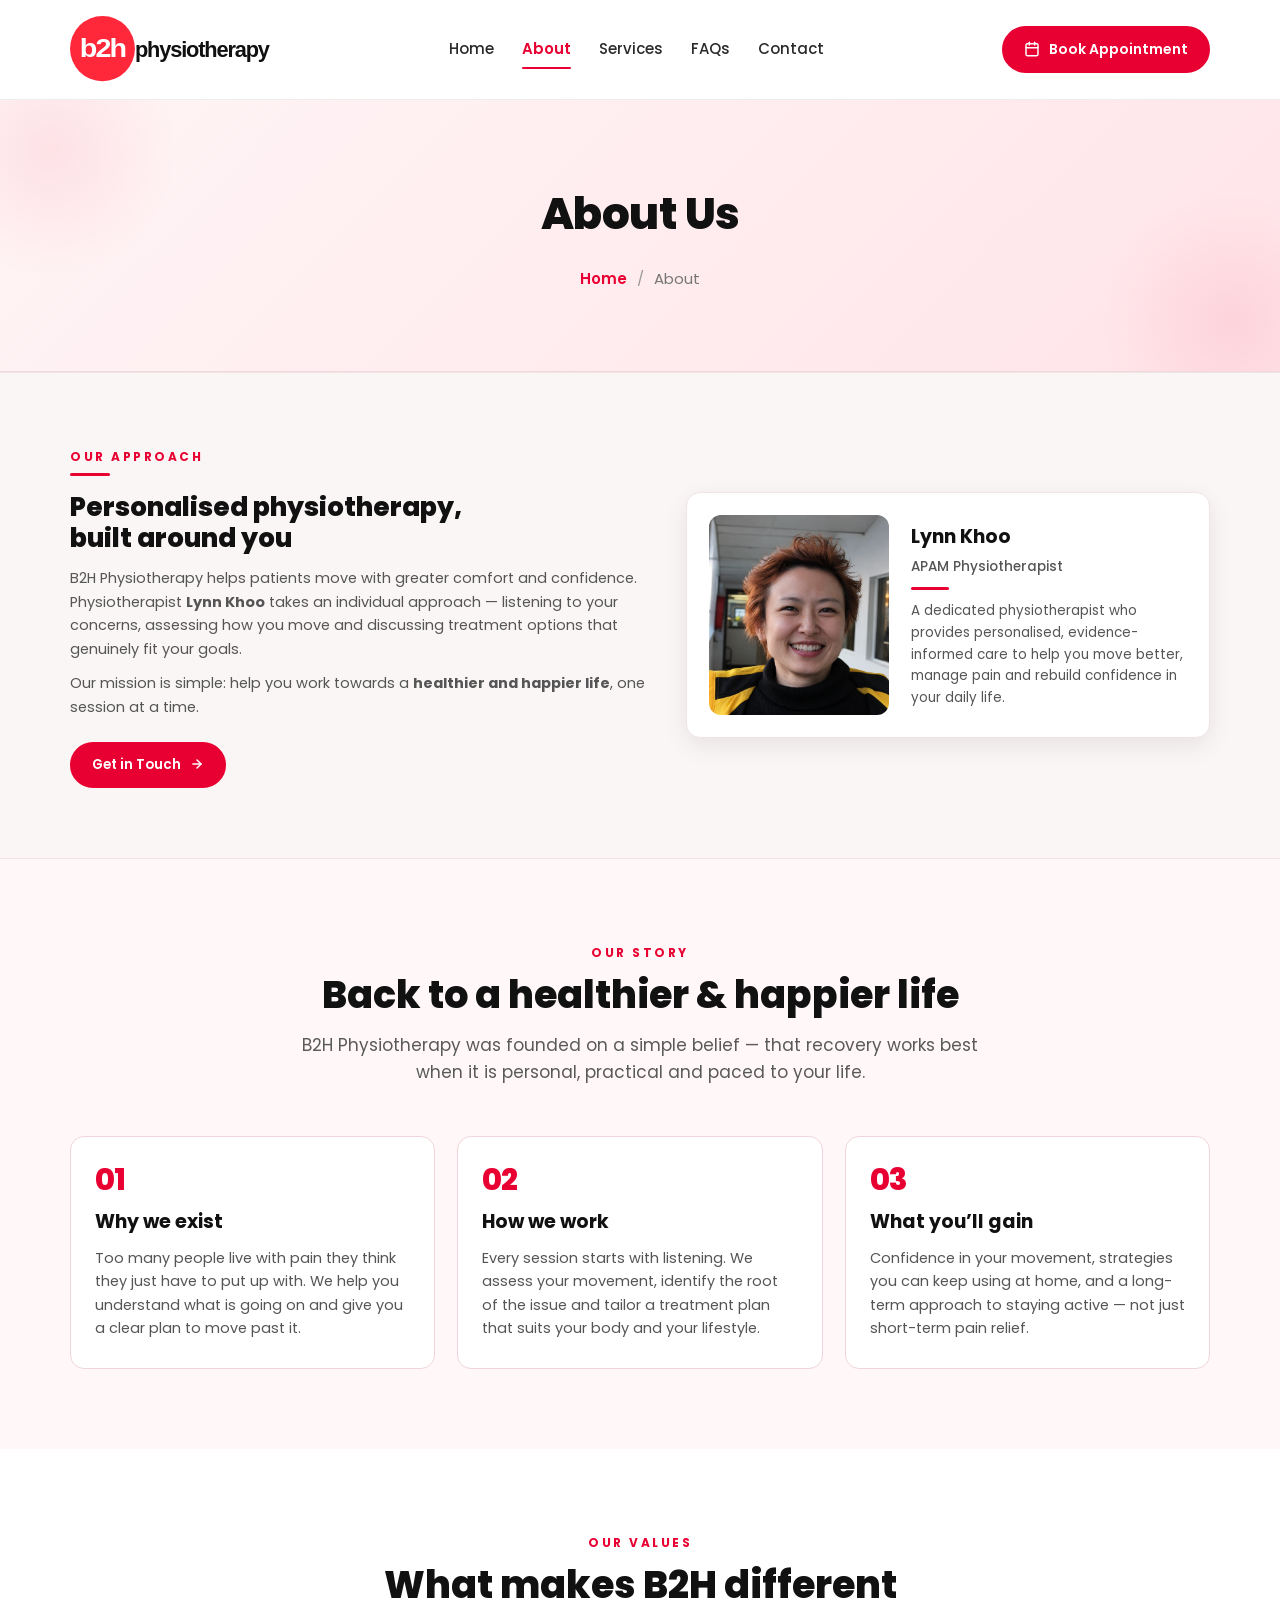
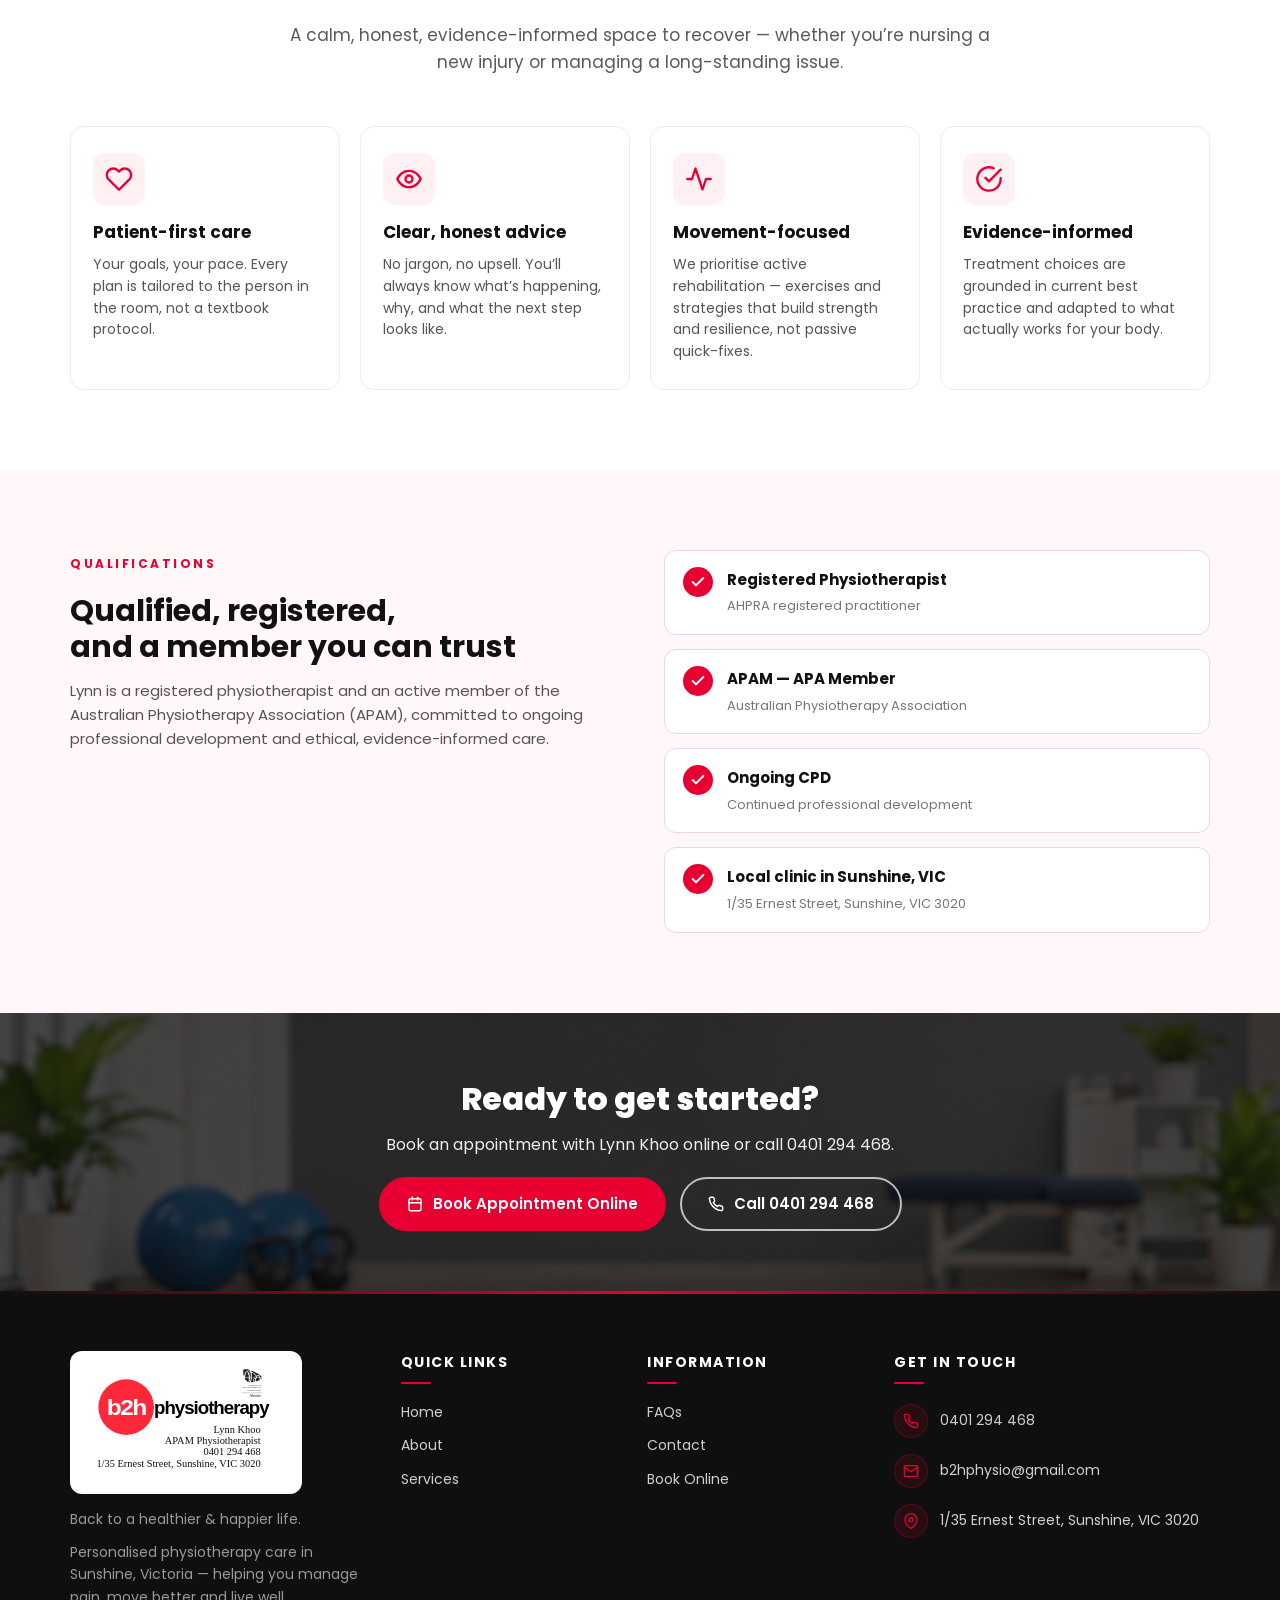
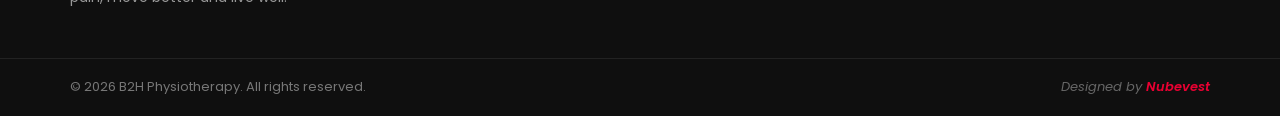
==== commit e17e9913: "About page: shorten hero heading to "About Us" Co-Authored-By: Claude Opus 4.7 <noreply@anthropic.co" ====
--- a/about.html
+++ b/about.html
@@ -44,7 +44,7 @@
 <section class="page-hero">
   <div class="container">
     <span class="eyebrow">ABOUT US</span>
-    <h1>About B2H Physiotherapy</h1>
+    <h1>About Us</h1>
     <nav class="breadcrumb"><a href="index.html">Home</a><span class="sep">/</span>About</nav>
   </div>
 </section>
